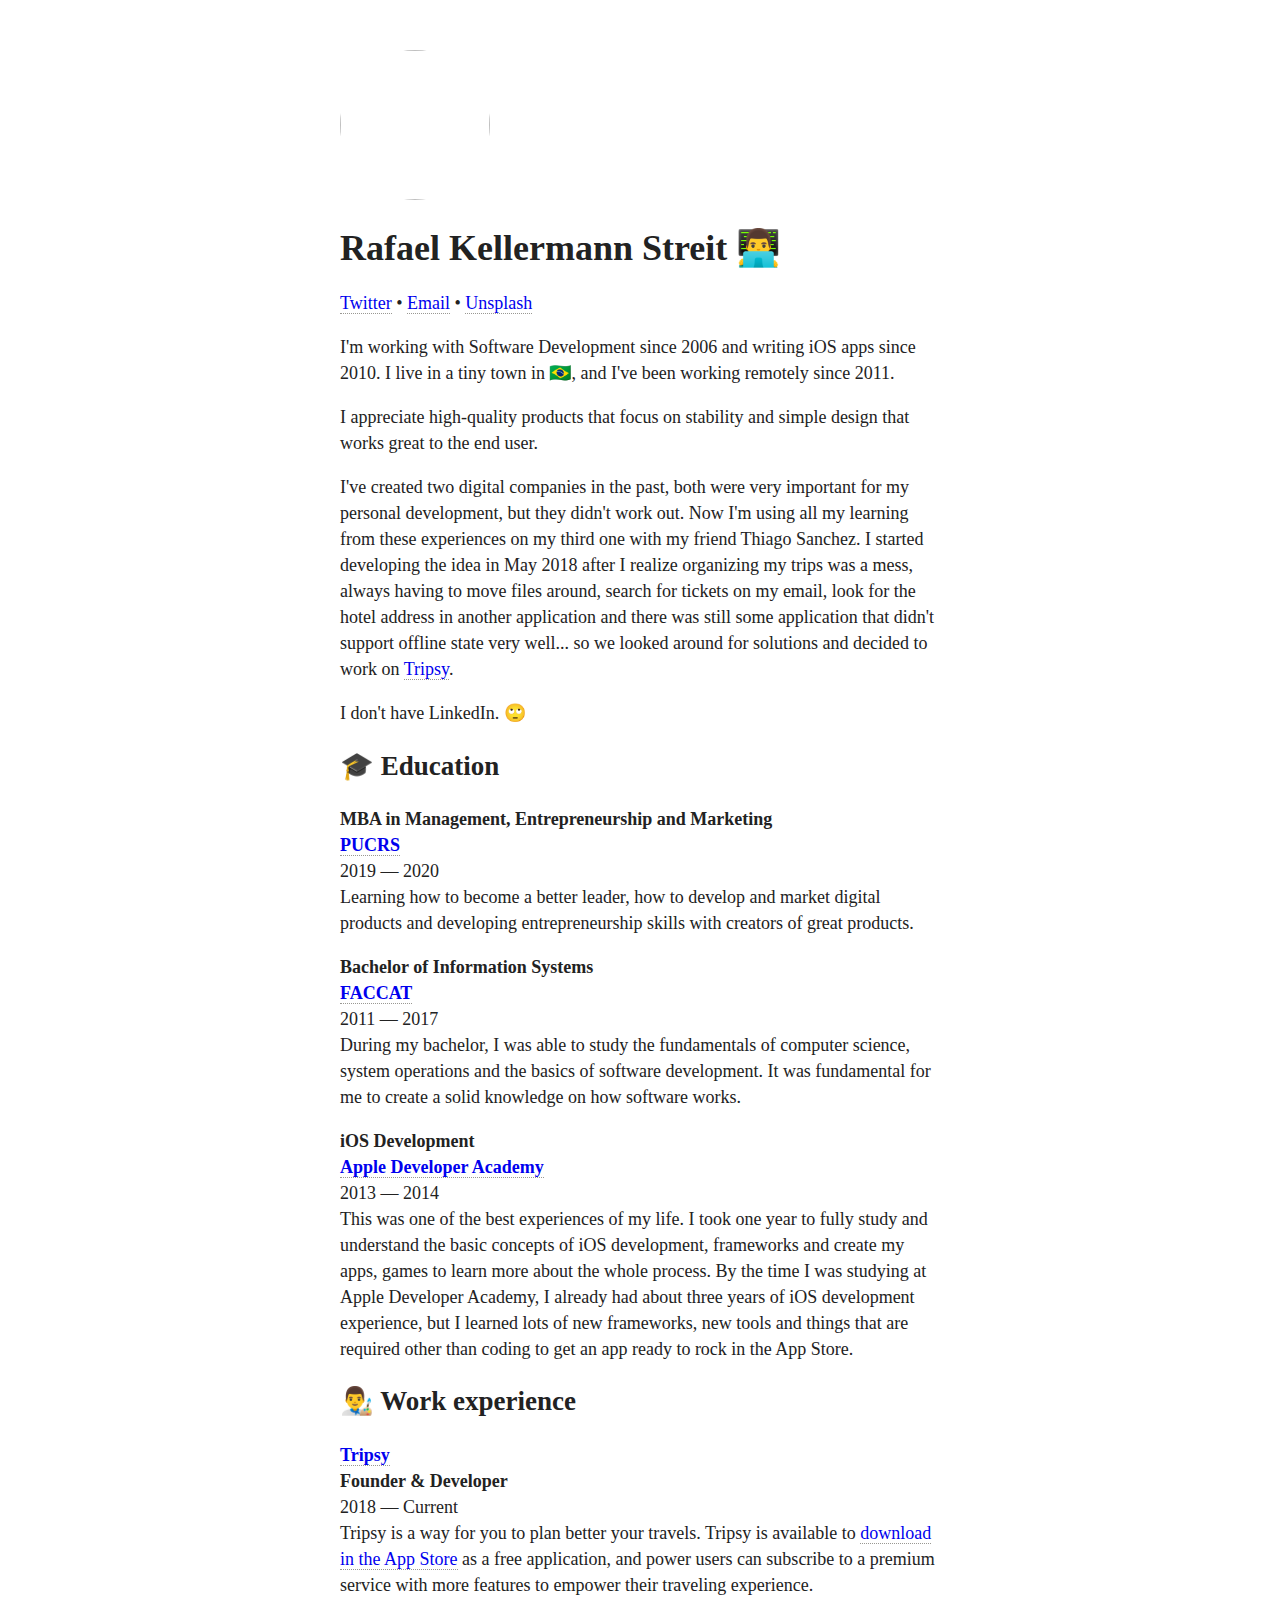
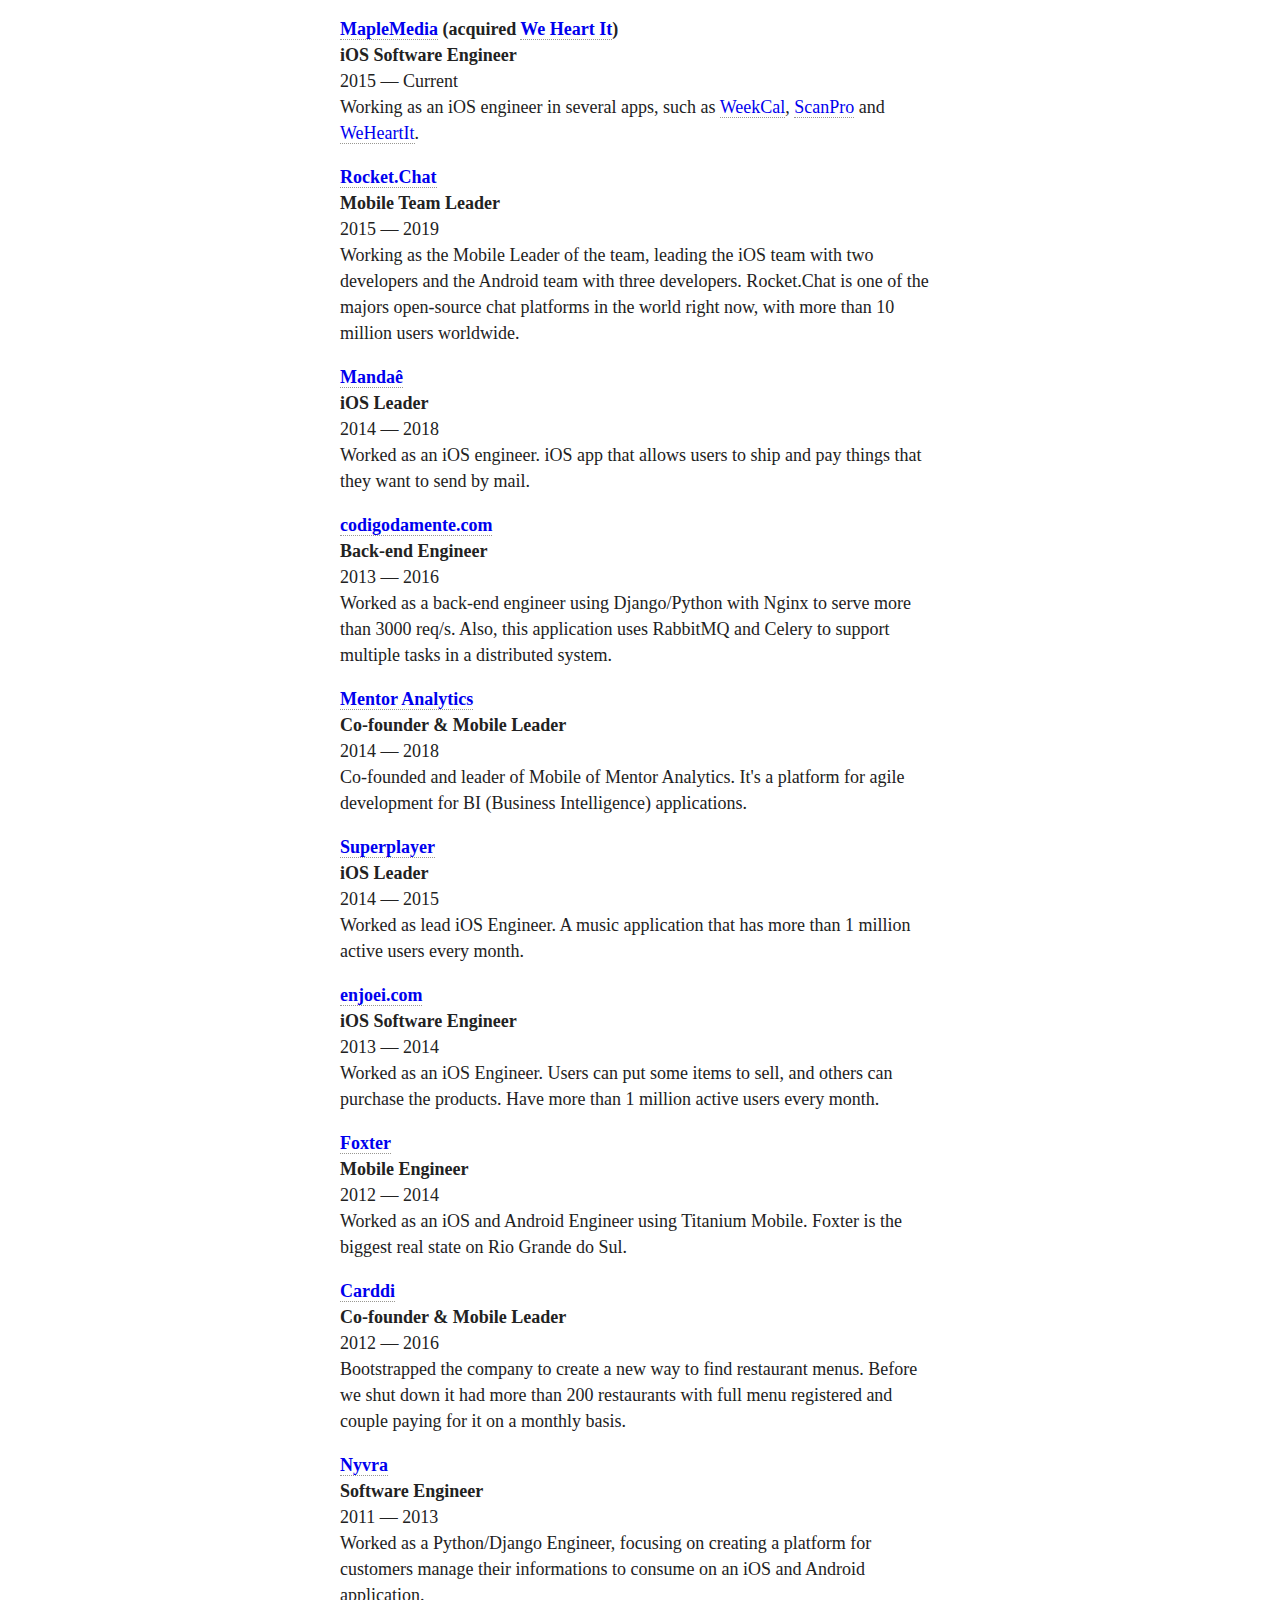
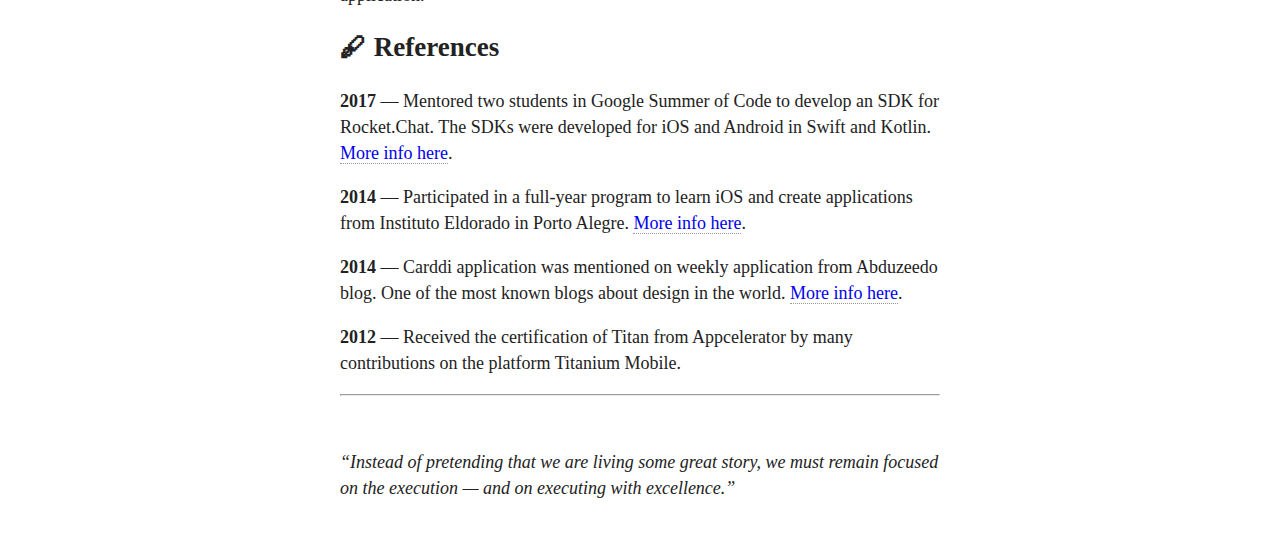
==== index.html @ 9a67153b "Updated WHI job to MapleMedia" ====
<!doctype html>
<html lang="en">
  <head>
    <meta charset="utf-8">

    <title>Rafael Kellermann Streit (@rafaelks)</title>

    <meta name="description" content="I'm working with Software Development since 2006 and writing iOS apps since 2010. I live in a tiny town in Brazil, and I've been working remotely since 2011.">
    <meta name="author" content="Rafael Kellermann Streit">

    <meta name="viewport" content="width=device-width, initial-scale=1">
    <meta name="p:domain_verify" content="5a53a96d324d8ca4b035c3c64129a697"/>

    <style>
      body {
        font-family: Georgia, Palatino, 'Palatino Linotype', Times, 'Times New Roman', serif;
        font-size: 18px;
        line-height: 26px;
        color: #222;
      }

      h1, h2 {
        line-height: 35px;
      }

      a {
        text-decoration: none;
        border-bottom: 1px dotted #999892;
      }

      @media (prefers-color-scheme: dark) {
        body {
          color: #ddd;
          background-color: #222;
        }

        a {
          color: #ffff00;
        }
      }

      .content {
        margin: 50px auto;
        max-width: 600px;
      }

      img {
        object-fit: cover;
        border-radius:50%;
        width: 150px;
        height: 150px;
      }
    </style>
  </head>
  <body>
    <div class="content">
      <img src="https://rafaelks.com/avatar.jpg" />

      <h1>Rafael Kellermann Streit 👨‍💻</h1>

      <p><a href="https://twitter.com/rafaelks" target="_blank">Twitter</a> • <a href="mailto:rafaelks@me.com">Email</a> • <a href="https://unsplash.com/@rafaelks" target="_blank">Unsplash</a></p>

      <p>I'm working with Software Development since 2006 and writing iOS apps since 2010. I live in a tiny town in 🇧🇷, and I've been working remotely since 2011.</p>

      <p>I appreciate high-quality products that focus on stability and simple design that works great to the end user.</p>

      <p>I've created two digital companies in the past, both were very important for my personal development, but they didn't work out. Now I'm using all my learning from these experiences on my third one with my friend Thiago Sanchez. I started developing the idea in May 2018 after I realize organizing my trips was a mess, always having to move files around, search for tickets on my email, look for the hotel address in another application and there was still some application that didn't support offline state very well... so we looked around for solutions and decided to work on <a target="_blank" href="https://tripsy.app">Tripsy</a>.</p>

      <p>I don't have LinkedIn. 🙄</p>

      <h2>🎓 Education</h2>
      
      <p>
        <b>MBA in Management, Entrepreneurship and Marketing</b>
        <br /><b><a href="http://www.pucrs.br" target="_blank">PUCRS</a></b>
        <br />2019 — 2020
        <br/ >Learning how to become a better leader, how to develop and market digital products and developing entrepreneurship skills with creators of great products.
      </p>        

      <p>
        <b>Bachelor of Information Systems</b>
        <br /><b><a href="https://www2.faccat.br/portal/" target="_blank">FACCAT</a></b>
        <br />2011 — 2017
        <br />During my bachelor, I was able to study the fundamentals of computer science, system operations and the basics of software development. It was fundamental for me to create a solid knowledge on how software works.
      </p>

      <p>
        <b>iOS Development</b>
        <br /><b><a href="http://www.bepid.com.br/poa/" target="_blank">Apple Developer Academy</a></b>
        <br />2013 — 2014
        <br />This was one of the best experiences of my life. I took one year to fully study and understand the basic concepts of iOS development, frameworks and create my apps, games to learn more about the whole process. By the time I was studying at Apple Developer Academy, I already had about three years of iOS development experience, but I learned lots of new frameworks, new tools and things that are required other than coding to get an app ready to rock in the App Store.
      </p>

      <h2>👨‍🎨 Work experience</h2>

      <p>
        <b><a href="https://tripsy.app" target="_blank">Tripsy</a></b>
        <br /><b>Founder & Developer</b>
        <br />2018 — Current
        <br />Tripsy is a way for you to plan better your travels. Tripsy is available to <a target="_blank" href="https://itunes.apple.com/app/tripsy/id1429967544?mt=8">download in the App Store</a> as a free application, and power users can subscribe to a premium service with more features to empower their traveling experience.
      </p>

      <p>
        <b><a href="https://maplemedia.io" target="_blank">MapleMedia</a> (acquired <a href="https://weheartit.com" target="_blank">We Heart It</a>)</b>
        <br /><b>iOS Software Engineer</b>
        <br />2015 — Current
        <br />Working as an iOS engineer in several apps, such as <a href="https://www.weekcal.com" target="_blank">WeekCal</a>, <a href="https://scanproapp.com" target="_blank">ScanPro</a> and <a href="https://weheartit.com" target="_blank">WeHeartIt</a>.
      </p>

      <p>
        <b><a href="https://rocket.chat" target="_blank">Rocket.Chat</a></b>
        <br /><b>Mobile Team Leader</b>
        <br />2015 — 2019
        <br />Working as the Mobile Leader of the team, leading the iOS team with two developers and the Android team with three developers. Rocket.Chat is one of the majors open-source chat platforms in the world right now, with more than 10 million users worldwide.
      </p>

      <p>
        <b><a href="https://www.mandae.com.br" target="_blank">Mandaê</a></b>
        <br /><b>iOS Leader</b>
        <br />2014 — 2018
        <br />Worked as an iOS engineer. iOS app that allows users to ship and pay things that they want to send by mail.
      </p>

      <p>
        <b><a href="https://codigodamente.com" target="_blank">codigodamente.com</a></b>
        <br /><b>Back-end Engineer</b>
        <br />2013 — 2016
        <br />Worked as a back-end engineer using Django/Python with Nginx to serve more than 3000 req/s. Also, this application uses RabbitMQ and Celery to support multiple tasks in a distributed system.
      </p>

      <p>
        <b><a href="http://mentoranalytics.com.br" target="_blank">Mentor Analytics</a></b>
        <br /><b>Co-founder & Mobile Leader</b>
        <br />2014 — 2018
        <br />Co-founded and leader of Mobile of Mentor Analytics. It's a platform for agile development for BI (Business Intelligence) applications.
      </p>

      <p>
        <b><a href="https://www.superplayer.fm/player" target="_blank">Superplayer</a></b>
        <br /><b>iOS Leader</b>
        <br />2014 — 2015
        <br />Worked as lead iOS Engineer. A music application that has more than 1 million active users every month.
      </p>

      <p>
        <b><a href="https://www.enjoei.com.br" target="_blank">enjoei.com</a></b>
        <br /><b>iOS Software Engineer</b>
        <br />2013 — 2014
        <br />Worked as an iOS Engineer. Users can put some items to sell, and others can purchase the products. Have more than 1 million active users every month.
      </p>

      <p>
        <b><a href="https://www.foxterciaimobiliaria.com.br" target="_blank">Foxter</a></b>
        <br /><b>Mobile Engineer</b>
        <br />2012 — 2014
        <br />Worked as an iOS and Android Engineer using Titanium Mobile. Foxter is the biggest real state on Rio Grande do Sul.
      </p>

      <p>
        <b><a href="https://vimeo.com/311633690" target="_blank">Carddi</a></b>
        <br /><b>Co-founder & Mobile Leader</b>
        <br />2012 — 2016
        <br />Bootstrapped the company to create a new way to find restaurant menus. Before we shut down it had more than 200 restaurants with full menu registered and couple paying for it on a monthly basis.
      </p>

      <p>
        <b><a href="https://www.nyvra.net" target="_blank">Nyvra</a></b>
        <br /><b>Software Engineer</b>
        <br />2011 — 2013
        <br />Worked as a Python/Django Engineer, focusing on creating a platform for customers manage their informations to consume on an iOS and Android application.
      </p>

      <h2>🖋 References</h2>

      <p><b>2017</b> — Mentored two students in Google Summer of Code to develop an SDK for Rocket.Chat. The SDKs were developed for iOS and Android in Swift and Kotlin. <a href="https://summerofcode.withgoogle.com/organizations/6368590472151040/#5813544516845568" target="_blank">More info here</a>.</p>

      <p><b>2014</b> — Participated in a full-year program to learn iOS and create applications from Instituto Eldorado in Porto Alegre. <a href="https://www.bepid.com.br/poa/Pages/Default.aspx" target="_blank">More info here</a>.

      <p><b>2014</b> — Carddi application was mentioned on weekly application from Abduzeedo blog. One of the most known blogs about design in the world. <a href="https://abduzeedo.com/weekly-apps-firm-transmit-manual-and-more" target="_blank">More info here</a>.

      <p><b>2012</b> — Received the certification of Titan from Appcelerator by many contributions on the platform Titanium Mobile.

      <br/ >
      <hr />
      <br/ >

      <p><i>“Instead of pretending that we are living some great story, we must remain focused on the execution — and on executing with excellence.”</i></p>
    </div>
  </body>
</html>
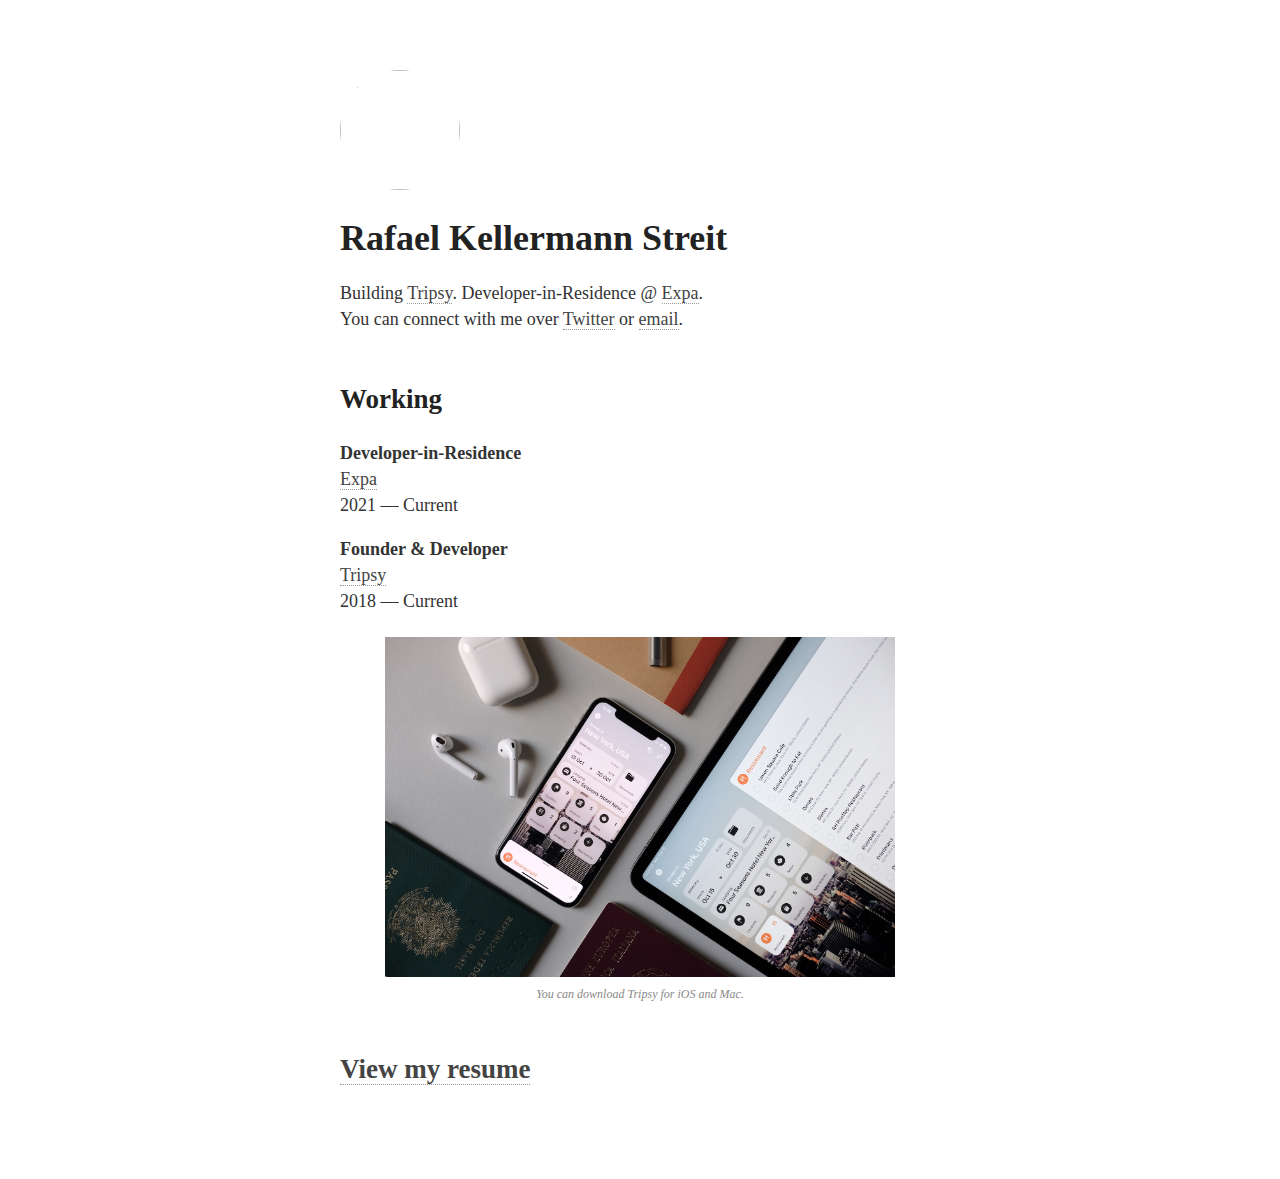
==== commit 1fea20ea: "Update my profile + resume & presentation" ====
--- a/index.html
+++ b/index.html
@@ -5,186 +5,43 @@
 
     <title>Rafael Kellermann Streit (@rafaelks)</title>
 
-    <meta name="description" content="I'm working with Software Development since 2006 and writing iOS apps since 2010. I live in a tiny town in Brazil, and I've been working remotely since 2011.">
+    <meta name="viewport" content="width=device-width, initial-scale=1">
+    <meta name="p:domain_verify" content="5a53a96d324d8ca4b035c3c64129a697"/>
     <meta name="author" content="Rafael Kellermann Streit">
 
-    <meta name="viewport" content="width=device-width, initial-scale=1">
-    <meta name="p:domain_verify" content="5a53a96d324d8ca4b035c3c64129a697"/>
-
-    <style>
-      body {
-        font-family: Georgia, Palatino, 'Palatino Linotype', Times, 'Times New Roman', serif;
-        font-size: 18px;
-        line-height: 26px;
-        color: #222;
-      }
-
-      h1, h2 {
-        line-height: 35px;
-      }
-
-      a {
-        text-decoration: none;
-        border-bottom: 1px dotted #999892;
-      }
-
-      @media (prefers-color-scheme: dark) {
-        body {
-          color: #ddd;
-          background-color: #222;
-        }
-
-        a {
-          color: #ffff00;
-        }
-      }
-
-      .content {
-        margin: 50px auto;
-        max-width: 600px;
-      }
-
-      img {
-        object-fit: cover;
-        border-radius:50%;
-        width: 150px;
-        height: 150px;
-      }
-    </style>
+    <link href="css/style.css" rel="stylesheet">
   </head>
   <body>
     <div class="content">
-      <img src="https://rafaelks.com/avatar.jpg" />
+      <img id="avatar" src="https://rafaelks.com/avatar.jpg" />
 
-      <h1>Rafael Kellermann Streit 👨‍💻</h1>
+        <h1>Rafael Kellermann Streit</h1>
 
-      <p><a href="https://twitter.com/rafaelks" target="_blank">Twitter</a> • <a href="mailto:rafaelks@me.com">Email</a> • <a href="https://unsplash.com/@rafaelks" target="_blank">Unsplash</a></p>
+        <p>
+          Building <a href="https://tripsy.app" target="_blank">Tripsy</a>. Developer-in-Residence @ <a href="https://expa.com" target="_blank">Expa</a>.<br />
+          You can connect with me over <a href="https://twitter.com/rafaelks">Twitter</a> or <a href="mailto:rafaelks@me.com">email</a>.
+        </p>
 
-      <p>I'm working with Software Development since 2006 and writing iOS apps since 2010. I live in a tiny town in 🇧🇷, and I've been working remotely since 2011.</p>
+       <h2>Working</h2>
 
-      <p>I appreciate high-quality products that focus on stability and simple design that works great to the end user.</p>
+       <p>
+          <b>Developer-in-Residence</b>
+          <br /><a href="https://expa.com" target="_blank">Expa</a>
+          <br />2021 — Current
+       </p>
 
-      <p>I've created two digital companies in the past, both were very important for my personal development, but they didn't work out. Now I'm using all my learning from these experiences on my third one with my friend Thiago Sanchez. I started developing the idea in May 2018 after I realize organizing my trips was a mess, always having to move files around, search for tickets on my email, look for the hotel address in another application and there was still some application that didn't support offline state very well... so we looked around for solutions and decided to work on <a target="_blank" href="https://tripsy.app">Tripsy</a>.</p>
+       <p>
+          <b>Founder & Developer</b>
+          <br /><a href="https://tripsy.app" target="_blank">Tripsy</a>
+          <br />2018 — Current
 
-      <p>I don't have LinkedIn. 🙄</p>
+          <div class="content-image">
+            <img src="img/tripsy/composition.jpg" /><br />
+            <span class="image-info">You can download Tripsy for iOS and Mac.</span>
+          </div>
+       </p>
 
-      <h2>🎓 Education</h2>
-      
-      <p>
-        <b>MBA in Management, Entrepreneurship and Marketing</b>
-        <br /><b><a href="http://www.pucrs.br" target="_blank">PUCRS</a></b>
-        <br />2019 — 2020
-        <br/ >Learning how to become a better leader, how to develop and market digital products and developing entrepreneurship skills with creators of great products.
-      </p>        
-
-      <p>
-        <b>Bachelor of Information Systems</b>
-        <br /><b><a href="https://www2.faccat.br/portal/" target="_blank">FACCAT</a></b>
-        <br />2011 — 2017
-        <br />During my bachelor, I was able to study the fundamentals of computer science, system operations and the basics of software development. It was fundamental for me to create a solid knowledge on how software works.
-      </p>
-
-      <p>
-        <b>iOS Development</b>
-        <br /><b><a href="http://www.bepid.com.br/poa/" target="_blank">Apple Developer Academy</a></b>
-        <br />2013 — 2014
-        <br />This was one of the best experiences of my life. I took one year to fully study and understand the basic concepts of iOS development, frameworks and create my apps, games to learn more about the whole process. By the time I was studying at Apple Developer Academy, I already had about three years of iOS development experience, but I learned lots of new frameworks, new tools and things that are required other than coding to get an app ready to rock in the App Store.
-      </p>
-
-      <h2>👨‍🎨 Work experience</h2>
-
-      <p>
-        <b><a href="https://tripsy.app" target="_blank">Tripsy</a></b>
-        <br /><b>Founder & Developer</b>
-        <br />2018 — Current
-        <br />Tripsy is a way for you to plan better your travels. Tripsy is available to <a target="_blank" href="https://itunes.apple.com/app/tripsy/id1429967544?mt=8">download in the App Store</a> as a free application, and power users can subscribe to a premium service with more features to empower their traveling experience.
-      </p>
-
-      <p>
-        <b><a href="https://maplemedia.io" target="_blank">MapleMedia</a> (acquired <a href="https://weheartit.com" target="_blank">We Heart It</a>)</b>
-        <br /><b>iOS Software Engineer</b>
-        <br />2015 — Current
-        <br />Working as an iOS engineer in several apps, such as <a href="https://www.weekcal.com" target="_blank">WeekCal</a>, <a href="https://scanproapp.com" target="_blank">ScanPro</a> and <a href="https://weheartit.com" target="_blank">WeHeartIt</a>.
-      </p>
-
-      <p>
-        <b><a href="https://rocket.chat" target="_blank">Rocket.Chat</a></b>
-        <br /><b>Mobile Team Leader</b>
-        <br />2015 — 2019
-        <br />Working as the Mobile Leader of the team, leading the iOS team with two developers and the Android team with three developers. Rocket.Chat is one of the majors open-source chat platforms in the world right now, with more than 10 million users worldwide.
-      </p>
-
-      <p>
-        <b><a href="https://www.mandae.com.br" target="_blank">Mandaê</a></b>
-        <br /><b>iOS Leader</b>
-        <br />2014 — 2018
-        <br />Worked as an iOS engineer. iOS app that allows users to ship and pay things that they want to send by mail.
-      </p>
-
-      <p>
-        <b><a href="https://codigodamente.com" target="_blank">codigodamente.com</a></b>
-        <br /><b>Back-end Engineer</b>
-        <br />2013 — 2016
-        <br />Worked as a back-end engineer using Django/Python with Nginx to serve more than 3000 req/s. Also, this application uses RabbitMQ and Celery to support multiple tasks in a distributed system.
-      </p>
-
-      <p>
-        <b><a href="http://mentoranalytics.com.br" target="_blank">Mentor Analytics</a></b>
-        <br /><b>Co-founder & Mobile Leader</b>
-        <br />2014 — 2018
-        <br />Co-founded and leader of Mobile of Mentor Analytics. It's a platform for agile development for BI (Business Intelligence) applications.
-      </p>
-
-      <p>
-        <b><a href="https://www.superplayer.fm/player" target="_blank">Superplayer</a></b>
-        <br /><b>iOS Leader</b>
-        <br />2014 — 2015
-        <br />Worked as lead iOS Engineer. A music application that has more than 1 million active users every month.
-      </p>
-
-      <p>
-        <b><a href="https://www.enjoei.com.br" target="_blank">enjoei.com</a></b>
-        <br /><b>iOS Software Engineer</b>
-        <br />2013 — 2014
-        <br />Worked as an iOS Engineer. Users can put some items to sell, and others can purchase the products. Have more than 1 million active users every month.
-      </p>
-
-      <p>
-        <b><a href="https://www.foxterciaimobiliaria.com.br" target="_blank">Foxter</a></b>
-        <br /><b>Mobile Engineer</b>
-        <br />2012 — 2014
-        <br />Worked as an iOS and Android Engineer using Titanium Mobile. Foxter is the biggest real state on Rio Grande do Sul.
-      </p>
-
-      <p>
-        <b><a href="https://vimeo.com/311633690" target="_blank">Carddi</a></b>
-        <br /><b>Co-founder & Mobile Leader</b>
-        <br />2012 — 2016
-        <br />Bootstrapped the company to create a new way to find restaurant menus. Before we shut down it had more than 200 restaurants with full menu registered and couple paying for it on a monthly basis.
-      </p>
-
-      <p>
-        <b><a href="https://www.nyvra.net" target="_blank">Nyvra</a></b>
-        <br /><b>Software Engineer</b>
-        <br />2011 — 2013
-        <br />Worked as a Python/Django Engineer, focusing on creating a platform for customers manage their informations to consume on an iOS and Android application.
-      </p>
-
-      <h2>🖋 References</h2>
-
-      <p><b>2017</b> — Mentored two students in Google Summer of Code to develop an SDK for Rocket.Chat. The SDKs were developed for iOS and Android in Swift and Kotlin. <a href="https://summerofcode.withgoogle.com/organizations/6368590472151040/#5813544516845568" target="_blank">More info here</a>.</p>
-
-      <p><b>2014</b> — Participated in a full-year program to learn iOS and create applications from Instituto Eldorado in Porto Alegre. <a href="https://www.bepid.com.br/poa/Pages/Default.aspx" target="_blank">More info here</a>.
-
-      <p><b>2014</b> — Carddi application was mentioned on weekly application from Abduzeedo blog. One of the most known blogs about design in the world. <a href="https://abduzeedo.com/weekly-apps-firm-transmit-manual-and-more" target="_blank">More info here</a>.
-
-      <p><b>2012</b> — Received the certification of Titan from Appcelerator by many contributions on the platform Titanium Mobile.
-
-      <br/ >
-      <hr />
-      <br/ >
-
-      <p><i>“Instead of pretending that we are living some great story, we must remain focused on the execution — and on executing with excellence.”</i></p>
+       <h2><a href="resume.html">View my resume</a></h2>
     </div>
   </body>
 </html>
--- a/css/style.css
+++ b/css/style.css
@@ -0,0 +1,82 @@
+body {
+  font-family: Georgia, Palatino, 'Palatino Linotype', Times, 'Times New Roman', serif;
+  font-size: 18px;
+  line-height: 26px;
+  color: #333;
+}
+
+h1, h2 {
+  line-height: 35px;
+  color: #222;
+}
+
+h2 {
+  margin-top: 50px;
+}
+
+a {
+  color: #444;
+  text-decoration: none;
+  border-bottom: 1px dotted #999;
+}
+
+a:hover {
+  color: #888;
+}
+
+@media (prefers-color-scheme: dark) {
+  body {
+    color: #ddd;
+    background-color: #222;
+  }
+
+  h1, h2 {
+    line-height: 35px;
+    color: #eee;
+  }
+
+  a {
+    color: #ffff00;
+  }
+}
+
+.content {
+  margin: 50px auto;
+  padding: 20px;
+  max-width: 600px;
+}
+
+.content-comment {
+  margin: 15px auto;
+  max-width: 85%;
+  font-size:  13px;
+  line-height: 16px;
+  font-style: italic;
+}
+
+.content-image {
+  margin: 0px auto;
+  max-width: 85%;
+  font-size:  13px;
+  line-height: 16px;
+  text-align: center;
+  font-style: italic;
+}
+
+.content-image img {
+  max-width: 100%;
+  margin: 5px auto;
+}
+
+#avatar {
+  object-fit: cover;
+  border-radius:50%;
+  width: 120px;
+  height: 120px;
+}
+
+.image-info {
+  text-align: center;
+  font-size: 12px; 
+  color: #888;
+}
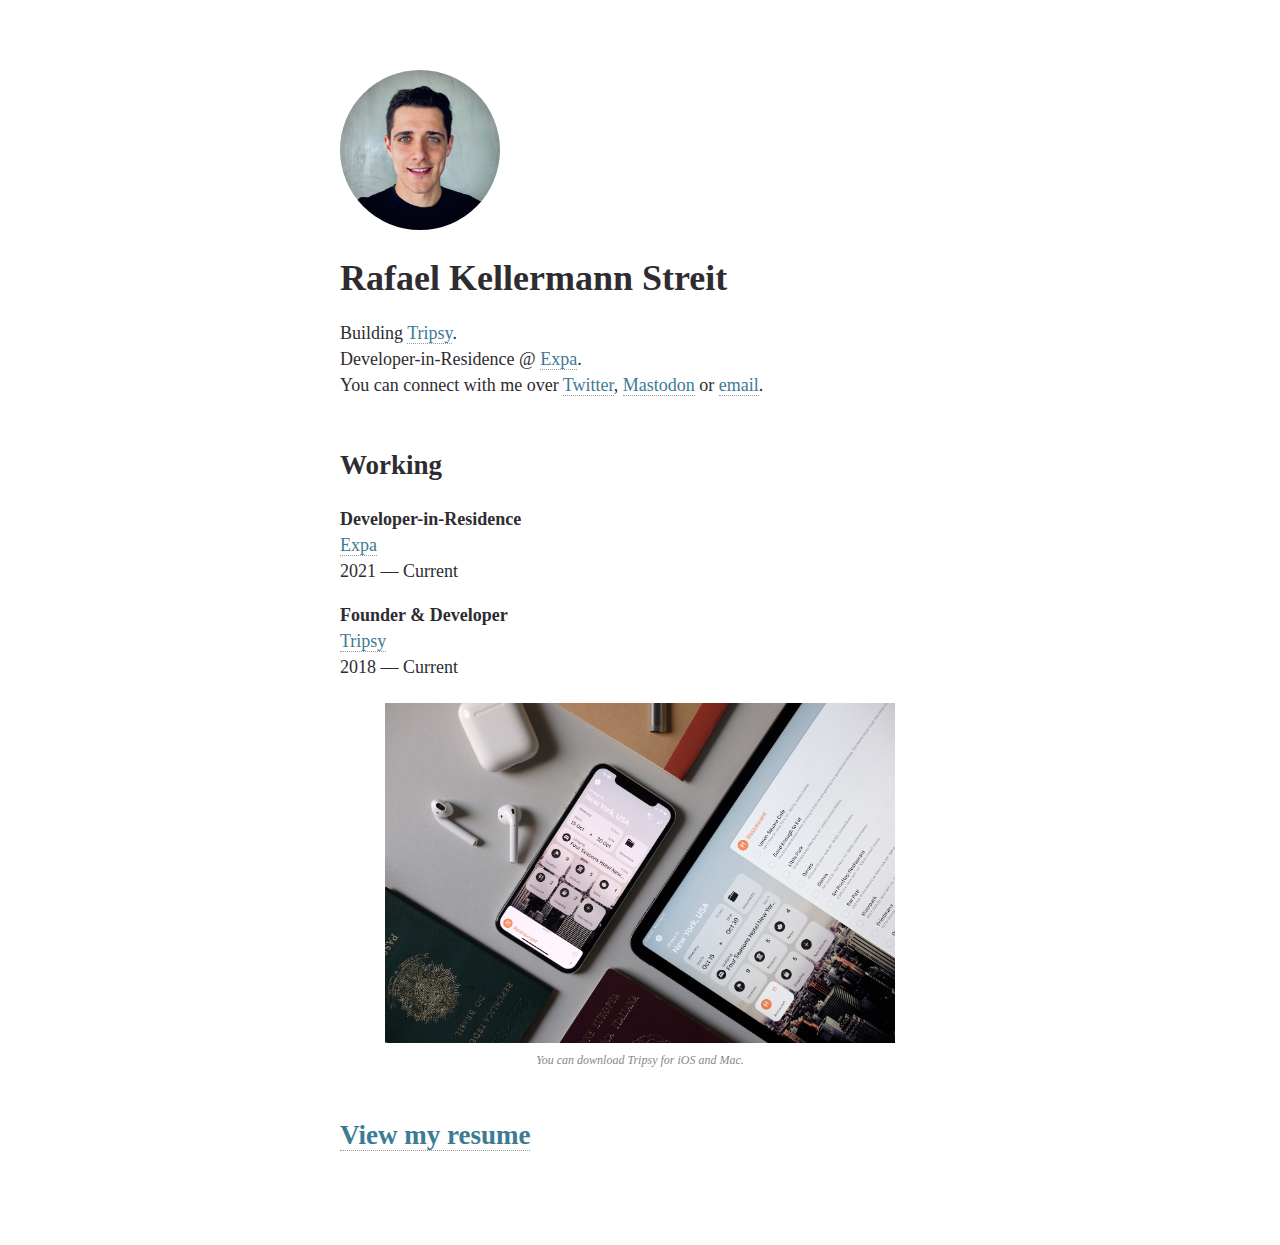
==== commit 66041216: "Add Mastodon link" ====
--- a/index.html
+++ b/index.html
@@ -13,35 +13,36 @@
   </head>
   <body>
     <div class="content">
-      <img id="avatar" src="https://rafaelks.com/avatar.jpg" />
+      <img id="avatar" src="avatar.jpg" />
 
-        <h1>Rafael Kellermann Streit</h1>
+      <h1>Rafael Kellermann Streit</h1>
 
-        <p>
-          Building <a href="https://tripsy.app" target="_blank">Tripsy</a>. Developer-in-Residence @ <a href="https://expa.com" target="_blank">Expa</a>.<br />
-          You can connect with me over <a href="https://twitter.com/rafaelks">Twitter</a> or <a href="mailto:rafaelks@me.com">email</a>.
-        </p>
+      <p>
+        Building <a href="https://tripsy.app" target="_blank">Tripsy</a>.<br />
+        Developer-in-Residence @ <a href="https://expa.com" target="_blank">Expa</a>.<br />
+        You can connect with me over <a href="https://twitter.com/rafaelks">Twitter</a>, <a rel="me" href="https://c.im/@rafaelks">Mastodon</a> or <a href="mailto:rafaelks@me.com">email</a>.
+      </p>
 
-       <h2>Working</h2>
+      <h2>Working</h2>
 
-       <p>
-          <b>Developer-in-Residence</b>
-          <br /><a href="https://expa.com" target="_blank">Expa</a>
-          <br />2021 — Current
-       </p>
+      <p>
+        <b>Developer-in-Residence</b>
+        <br /><a href="https://expa.com" target="_blank">Expa</a>
+        <br />2021 — Current
+      </p>
 
-       <p>
-          <b>Founder & Developer</b>
-          <br /><a href="https://tripsy.app" target="_blank">Tripsy</a>
-          <br />2018 — Current
+      <p>
+        <b>Founder & Developer</b>
+        <br /><a href="https://tripsy.app" target="_blank">Tripsy</a>
+        <br />2018 — Current
 
-          <div class="content-image">
-            <img src="img/tripsy/composition.jpg" /><br />
-            <span class="image-info">You can download Tripsy for iOS and Mac.</span>
-          </div>
-       </p>
+        <div class="content-image">
+          <img src="img/tripsy/composition.jpg" /><br />
+          <span class="image-info">You can download Tripsy for iOS and Mac.</span>
+        </div>
+      </p>
 
-       <h2><a href="resume.html">View my resume</a></h2>
+      <h2><a href="resume.html">View my resume</a></h2>
     </div>
   </body>
 </html>
--- a/css/style.css
+++ b/css/style.css
@@ -2,12 +2,12 @@
   font-family: Georgia, Palatino, 'Palatino Linotype', Times, 'Times New Roman', serif;
   font-size: 18px;
   line-height: 26px;
-  color: #333;
+  color: #2e2c31;
 }
 
 h1, h2 {
   line-height: 35px;
-  color: #222;
+  color: #2e2c31;
 }
 
 h2 {
@@ -15,29 +15,13 @@
 }
 
 a {
-  color: #444;
+  color: #3c7b94;
   text-decoration: none;
   border-bottom: 1px dotted #999;
 }
 
 a:hover {
-  color: #888;
-}
-
-@media (prefers-color-scheme: dark) {
-  body {
-    color: #ddd;
-    background-color: #222;
-  }
-
-  h1, h2 {
-    line-height: 35px;
-    color: #eee;
-  }
-
-  a {
-    color: #ffff00;
-  }
+  color: #445765;
 }
 
 .content {
@@ -71,8 +55,8 @@
 #avatar {
   object-fit: cover;
   border-radius:50%;
-  width: 120px;
-  height: 120px;
+  width: 160px;
+  height: 160px;
 }
 
 .image-info {
@@ -80,3 +64,31 @@
   font-size: 12px; 
   color: #888;
 }
+
+
+@media screen and (max-width: 500px) {
+  body {
+    font-size: 16px;
+    line-height: 24px;
+  }
+
+  .content-image {
+    max-width: 100%;
+  }
+}
+
+@media (prefers-color-scheme: dark) {
+  body {
+    color: #ddd;
+    background-color: #222;
+  }
+
+  h1, h2 {
+    line-height: 35px;
+    color: #eee;
+  }
+
+  a {
+    color: #ffff00;
+  }
+}
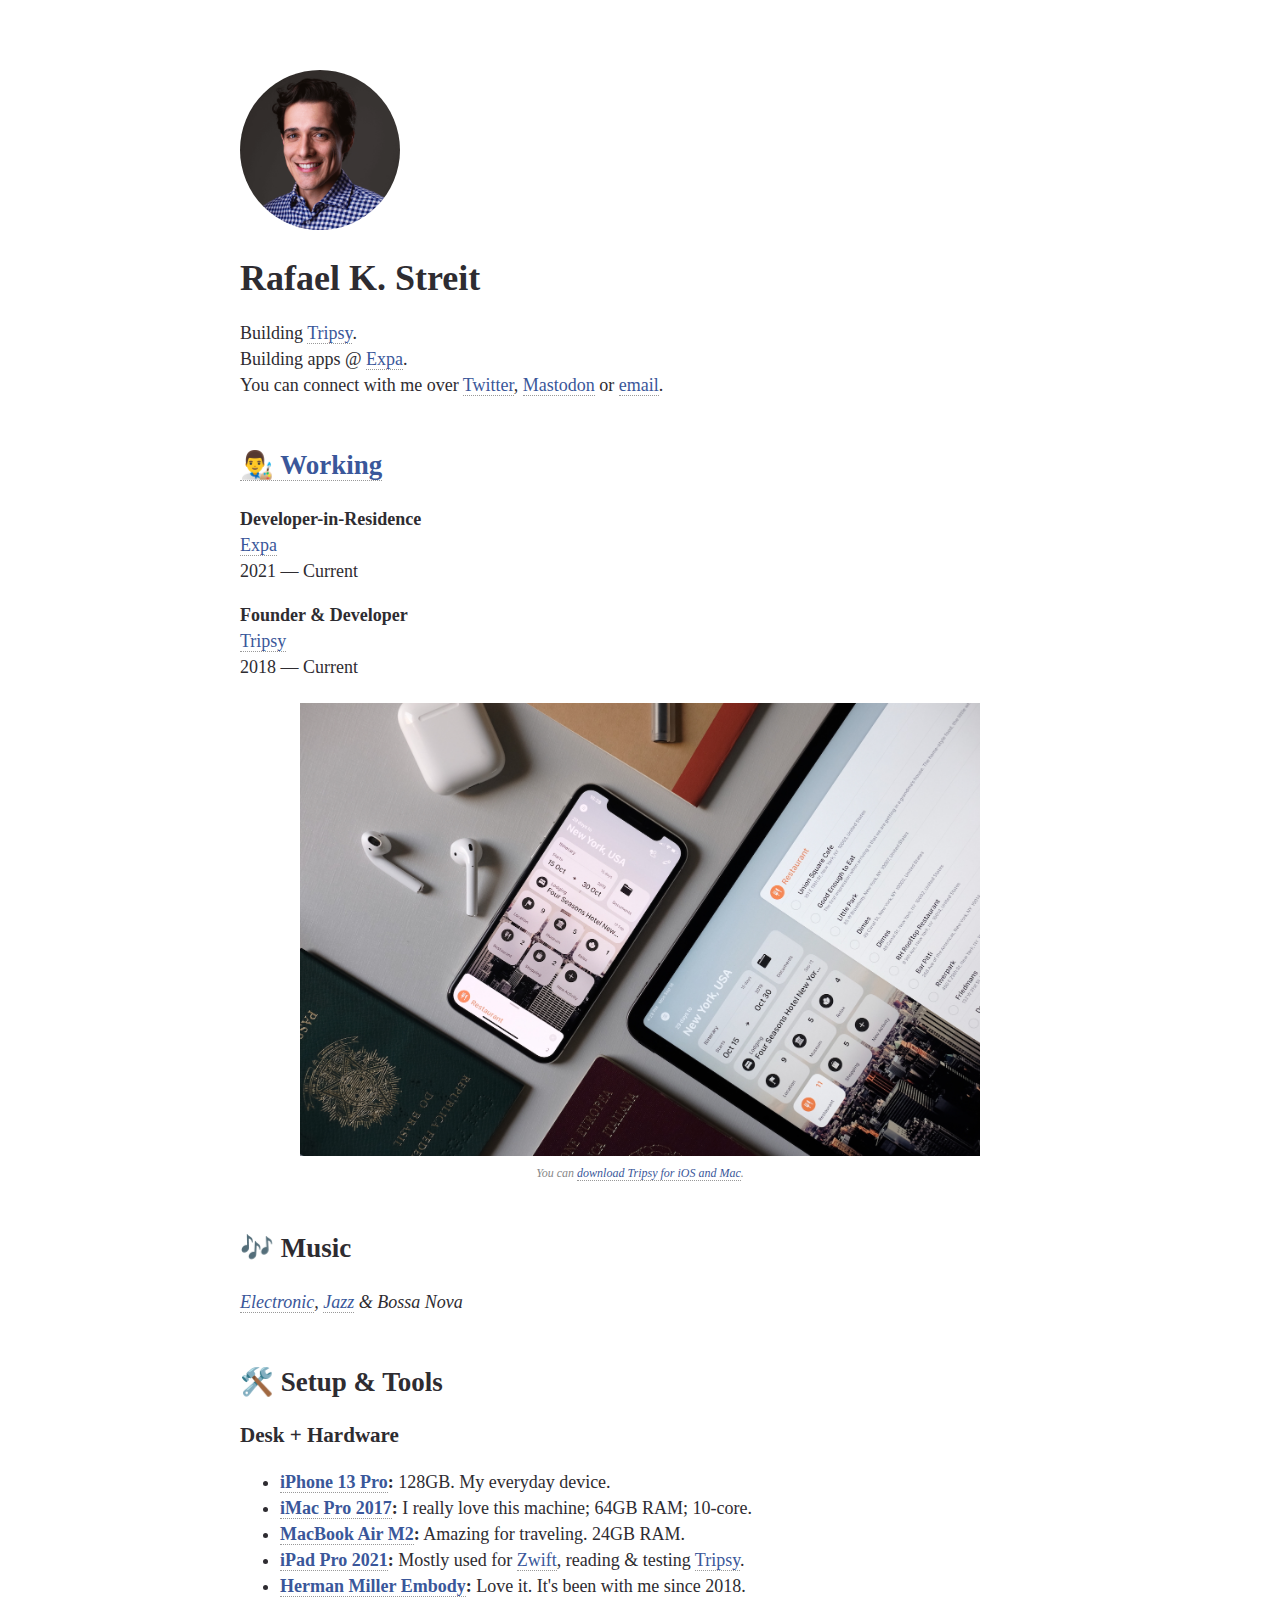
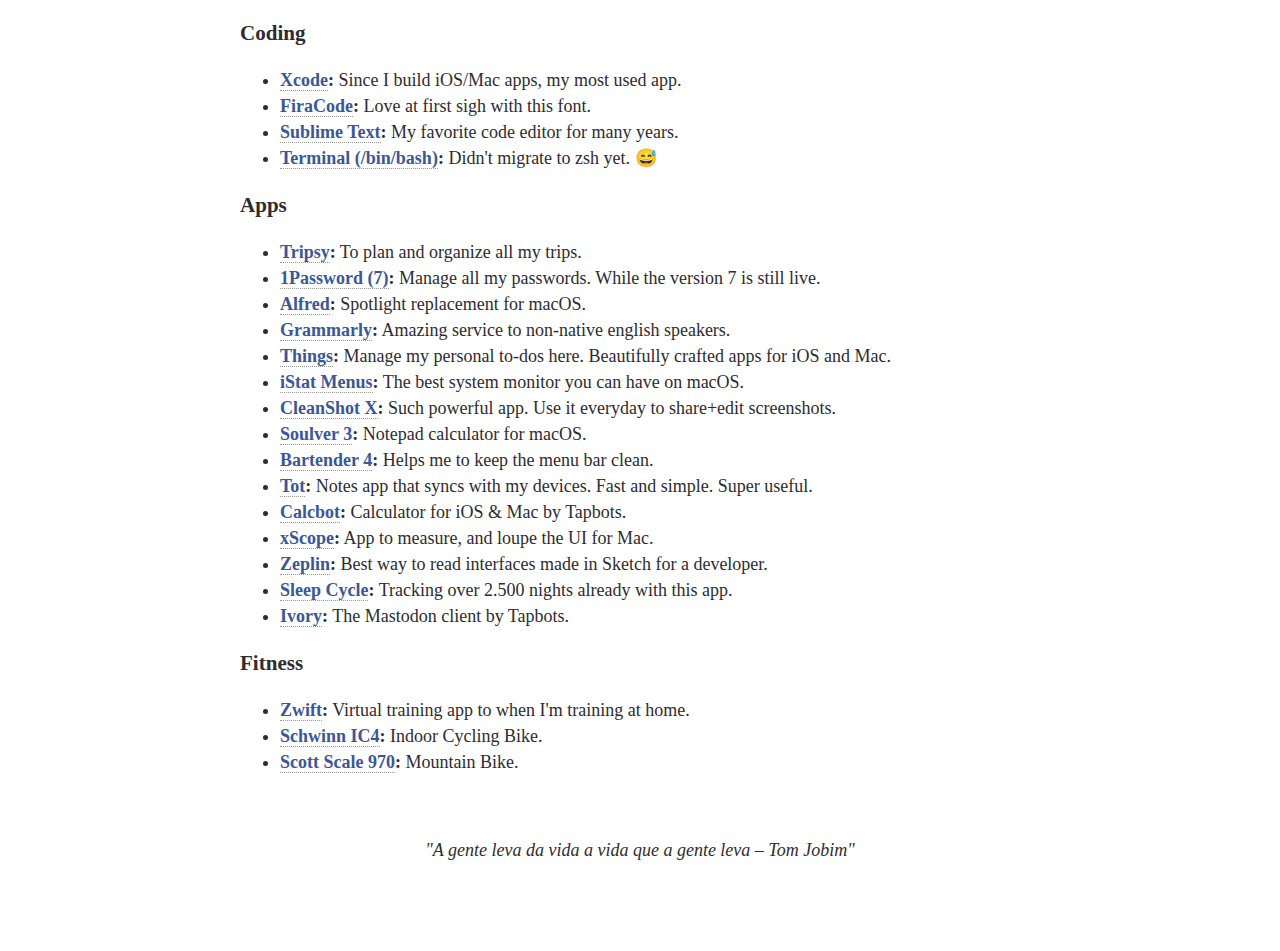
==== commit 35ca1cbd: "Minor updates" ====
--- a/index.html
+++ b/index.html
@@ -3,7 +3,7 @@
   <head>
     <meta charset="utf-8">
 
-    <title>Rafael Kellermann Streit (@rafaelks)</title>
+    <title>Rafael K. Streit (@rafaelks)</title>
 
     <meta name="viewport" content="width=device-width, initial-scale=1">
     <meta name="p:domain_verify" content="5a53a96d324d8ca4b035c3c64129a697"/>
@@ -15,15 +15,15 @@
     <div class="content">
       <img id="avatar" src="avatar.jpg" />
 
-      <h1>Rafael Kellermann Streit</h1>
+      <h1>Rafael K. Streit</h1>
 
       <p>
         Building <a href="https://tripsy.app" target="_blank">Tripsy</a>.<br />
-        Developer-in-Residence @ <a href="https://expa.com" target="_blank">Expa</a>.<br />
-        You can connect with me over <a href="https://twitter.com/rafaelks">Twitter</a>, <a rel="me" href="https://c.im/@rafaelks">Mastodon</a> or <a href="mailto:rafaelks@me.com">email</a>.
+        Building apps @ <a href="https://expa.com" target="_blank">Expa</a>.<br />
+        You can connect with me over <a href="https://twitter.com/rafaelks">Twitter</a>, <a rel="me" href="https://mastodon.social/@rafaelks">Mastodon</a> or <a href="mailto:rafaelks@me.com">email</a>.
       </p>
 
-      <h2>Working</h2>
+      <h2 id="working"><a href="resume.html">👨‍🎨 Working</a></h2>
 
       <p>
         <b>Developer-in-Residence</b>
@@ -38,11 +38,61 @@
 
         <div class="content-image">
           <img src="img/tripsy/composition.jpg" /><br />
-          <span class="image-info">You can download Tripsy for iOS and Mac.</span>
+          <span class="image-info">You can <a href="https://tripsy.app/download">download Tripsy for iOS and Mac</a>.</span>
         </div>
       </p>
 
-      <h2><a href="resume.html">View my resume</a></h2>
+      <h2 id="music">🎶 Music</h2>
+
+      <p><i><a href="https://music.apple.com/br/playlist/do-not-disturb/pl.u-WMeZSv92kpM?l=en" target="_blank">Electronic</a>, <a href="https://music.apple.com/br/playlist/introspective/pl.u-2xGqtLA7bzP?l=en" target="_blank">Jazz</a> & Bossa Nova</i></p>
+
+      <h2 id="setup">🛠️ Setup & Tools</h2>
+
+      <h3>Desk + Hardware</h3>
+      <ul>
+        <li><b><a target="_blank" href="https://www.apple.com/iphone/">iPhone 13 Pro</a>:</b> 128GB. My everyday device.</li>
+        <li><b><a target="_blank" href="https://support.apple.com/kb/SP771?viewlocale=en_US">iMac Pro 2017</a>:</b> I really love this machine; 64GB RAM; 10-core.</li>
+        <li><b><a target="_blank" href="https://www.apple.com/macbook-air-m2/">MacBook Air M2</a>:</b> Amazing for traveling. 24GB RAM.</li>
+        <li><b><a target="_blank" href="https://www.apple.com/ipad-pro/">iPad Pro 2021</a>:</b> Mostly used for <a target="_blank" href="https://us.zwift.com">Zwift</a>, reading & testing <a href="https://tripsy.app" target="_blank">Tripsy</a>.</li>
+        <li><b><a target="_blank" href="https://www.hermanmiller.com/en_afr/products/seating/office-chairs/embody-chairs/">Herman Miller Embody</a>:</b> Love it. It's been with me since 2018.
+      </ul>
+
+      <h3>Coding</h3>
+      <ul>
+        <li><b><a target="_blank" href="https://developer.apple.com/xcode/">Xcode</a>:</b> Since I build iOS/Mac apps, my most used app.</li>
+        <li><b><a target="_blank" href="https://github.com/tonsky/FiraCode">FiraCode</a>:</b> Love at first sigh with this font.</li>
+        <li><b><a target="_blank" href="https://www.sublimetext.com">Sublime Text</a>:</b> My favorite code editor for many years.</li>
+        <li><b><a target="_blank" href="https://en.wikipedia.org/wiki/Bash">Terminal (/bin/bash)</a>:</b> Didn't migrate to zsh yet. 😅</li>
+      </ul>
+
+      <h3>Apps</h3>
+      <ul>
+        <li><b><a target="_blank" href="https://tripsy.app">Tripsy</a>:</b> To plan and organize all my trips.</li>
+        <li><b><a target="_blank" href="https://1password.com/">1Password (7)</a>:</b> Manage all my passwords. While the version 7 is still live.</li>
+        <li><b><a target="_blank" href="https://alfredapp.com/">Alfred</a>:</b> Spotlight replacement for macOS.</li>
+        <li><b><a target="_blank" href="https://grammarly.com/">Grammarly</a>:</b> Amazing service to non-native english speakers.</li>
+        <li><b><a target="_blank" href="https://culturedcode.com/things/">Things</a>:</b> Manage my personal to-dos here. Beautifully crafted apps for iOS and Mac.</li>
+        <li><b><a target="_blank" href="https://bjango.com/mac/istatmenus/">iStat Menus</a>:</b> The best system monitor you can have on macOS.</li>
+        <li><b><a target="_blank" href="https://cleanshot.com/">CleanShot X</a>:</b> Such powerful app. Use it everyday to share+edit screenshots.</li>
+        <li><b><a target="_blank" href="https://soulver.app">Soulver 3</a>:</b> Notepad calculator for macOS.</li>
+        <li><b><a target="_blank" href="https://www.macbartender.com/Bartender4">Bartender 4</a>:</b> Helps me to keep the menu bar clean.</li>
+        <li><b><a target="_blank" href="https://tot.rocks">Tot</a>:</b> Notes app that syncs with my devices. Fast and simple. Super useful.</li>
+        <li><b><a target="_blank" href="https://tapbots.com/calcbot/">Calcbot</a>:</b> Calculator for iOS & Mac by Tapbots.</li>
+        <li><b><a target="_blank" href="https://xscopeapp.com">xScope</a>:</b> App to measure, and loupe the UI for Mac.</li>
+        <li><b><a target="_blank" href="https://zeplin.io">Zeplin</a>:</b> Best way to read interfaces made in Sketch for a developer.</li>
+        <li><b><a target="_blank" href="https://www.sleepcycle.com">Sleep Cycle</a>:</b> Tracking over 2.500 nights already with this app.</li>
+        <li><b><a target="_blank" href="https://tapbots.com/ivory/">Ivory</a>:</b> The Mastodon client by Tapbots.</li>
+      </ul>
+
+      <h3>Fitness</h3>
+      <ul>
+        <li><b><a target="_blank" href="https://us.zwift.com">Zwift</a>:</b> Virtual training app to when I'm training at home.</li>
+        <li><b><a target="_blank" href="https://www.schwinnfitness.com/ic4/100873.html?cgidmaster=schwinn-indoor-cycling-compare">Schwinn IC4</a>:</b> Indoor Cycling Bike.</li>
+        <li><b><a target="_blank" href="https://www.scott-sports.com/us/en/product/scott-scale-970-bike-yellow?article=286326010">Scott Scale 970</a>:</b> Mountain Bike.</li>
+      </ul>
+
+      <br/ >
+      <p align="center"><i>"A gente leva da vida a vida que a gente leva – Tom Jobim"</i></p>
     </div>
   </body>
 </html>
--- a/css/style.css
+++ b/css/style.css
@@ -1,5 +1,5 @@
 body {
-  font-family: Georgia, Palatino, 'Palatino Linotype', Times, 'Times New Roman', serif;
+  font-family: Georgia, Palatino, "Palatino Linotype", Times, "Times New Roman", serif;
   font-size: 18px;
   line-height: 26px;
   color: #2e2c31;
@@ -15,19 +15,19 @@
 }
 
 a {
-  color: #3c7b94;
+  color: #3a579a;
   text-decoration: none;
   border-bottom: 1px dotted #999;
 }
 
 a:hover {
-  color: #445765;
+  color: #4026a6;
 }
 
 .content {
   margin: 50px auto;
   padding: 20px;
-  max-width: 600px;
+  max-width: 800px;
 }
 
 .content-comment {
@@ -79,16 +79,20 @@
 
 @media (prefers-color-scheme: dark) {
   body {
-    color: #ddd;
+    color: #888;
     background-color: #222;
   }
 
-  h1, h2 {
+  h1, h2, h3, h4 {
     line-height: 35px;
-    color: #eee;
+    color: #fff;
   }
 
   a {
-    color: #ffff00;
+    color: #fff;
+  }
+
+  a:hover {
+    color: #aaa;
   }
 }
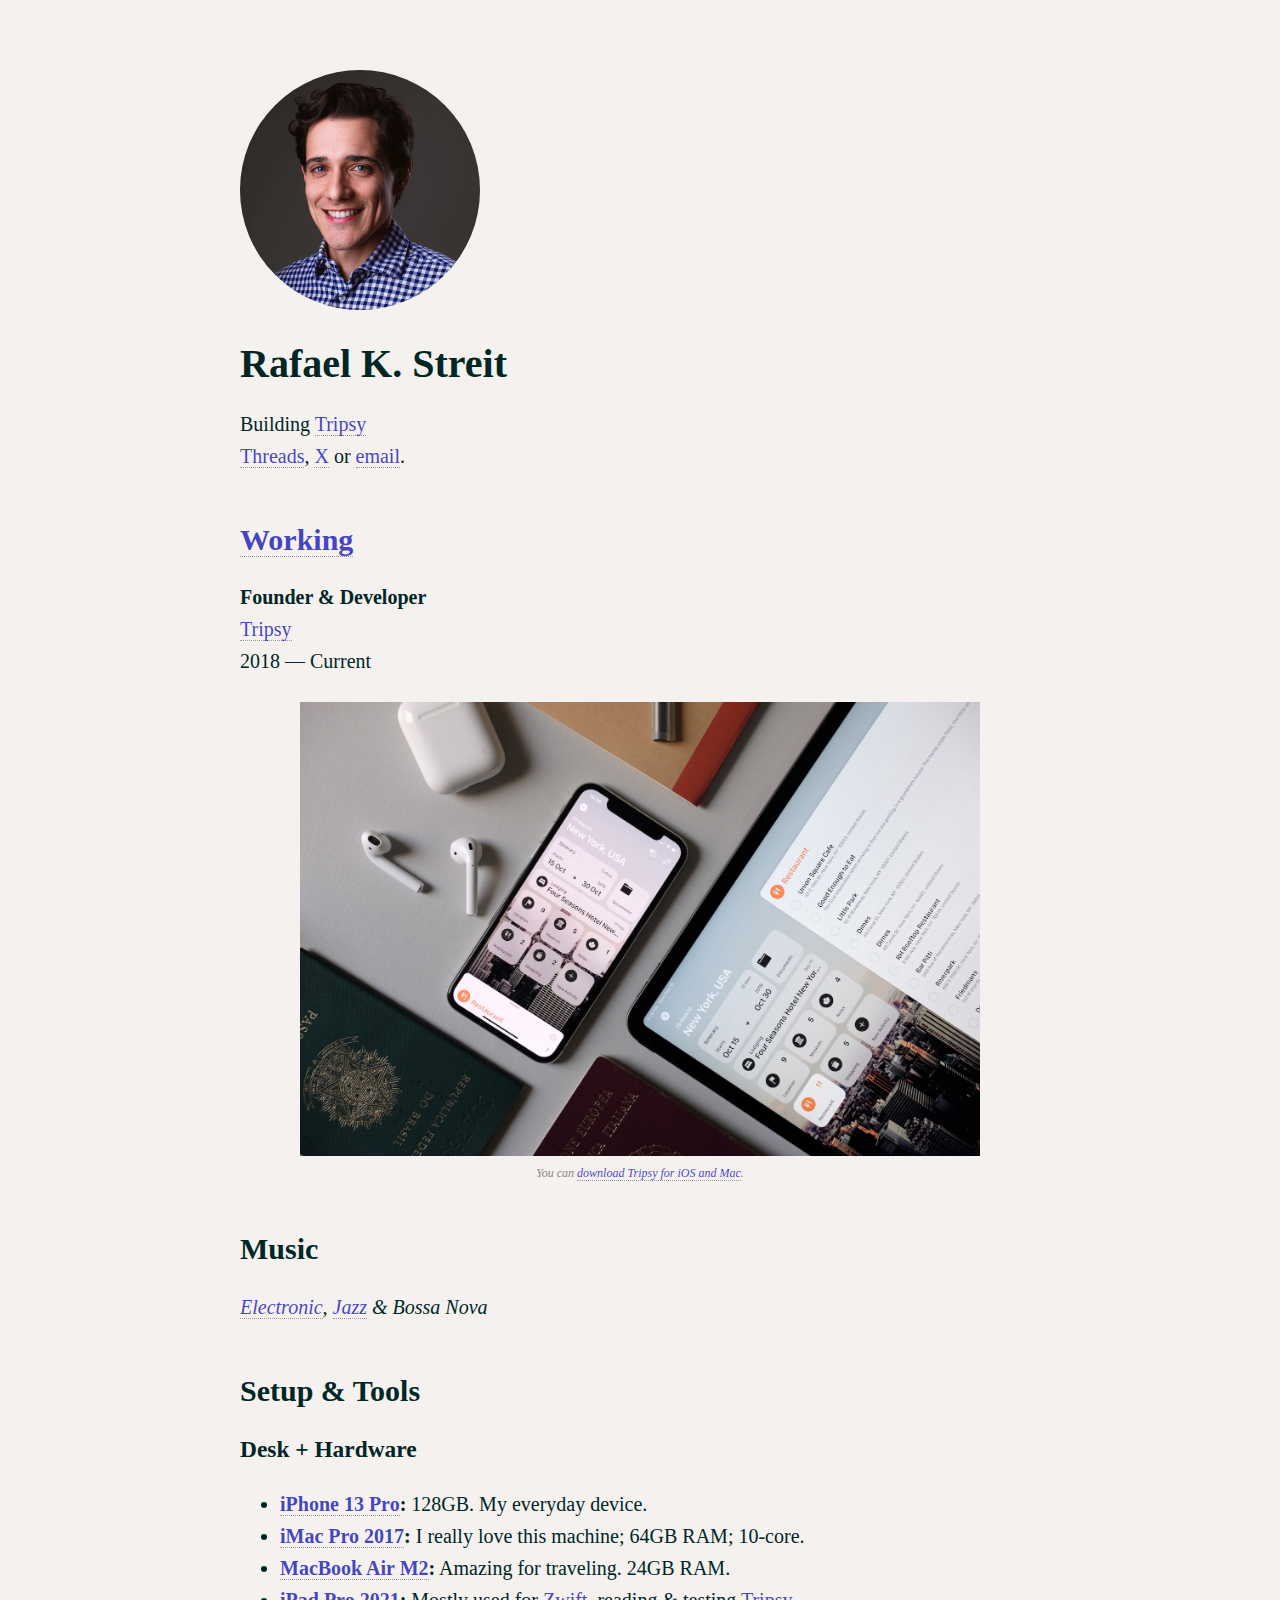
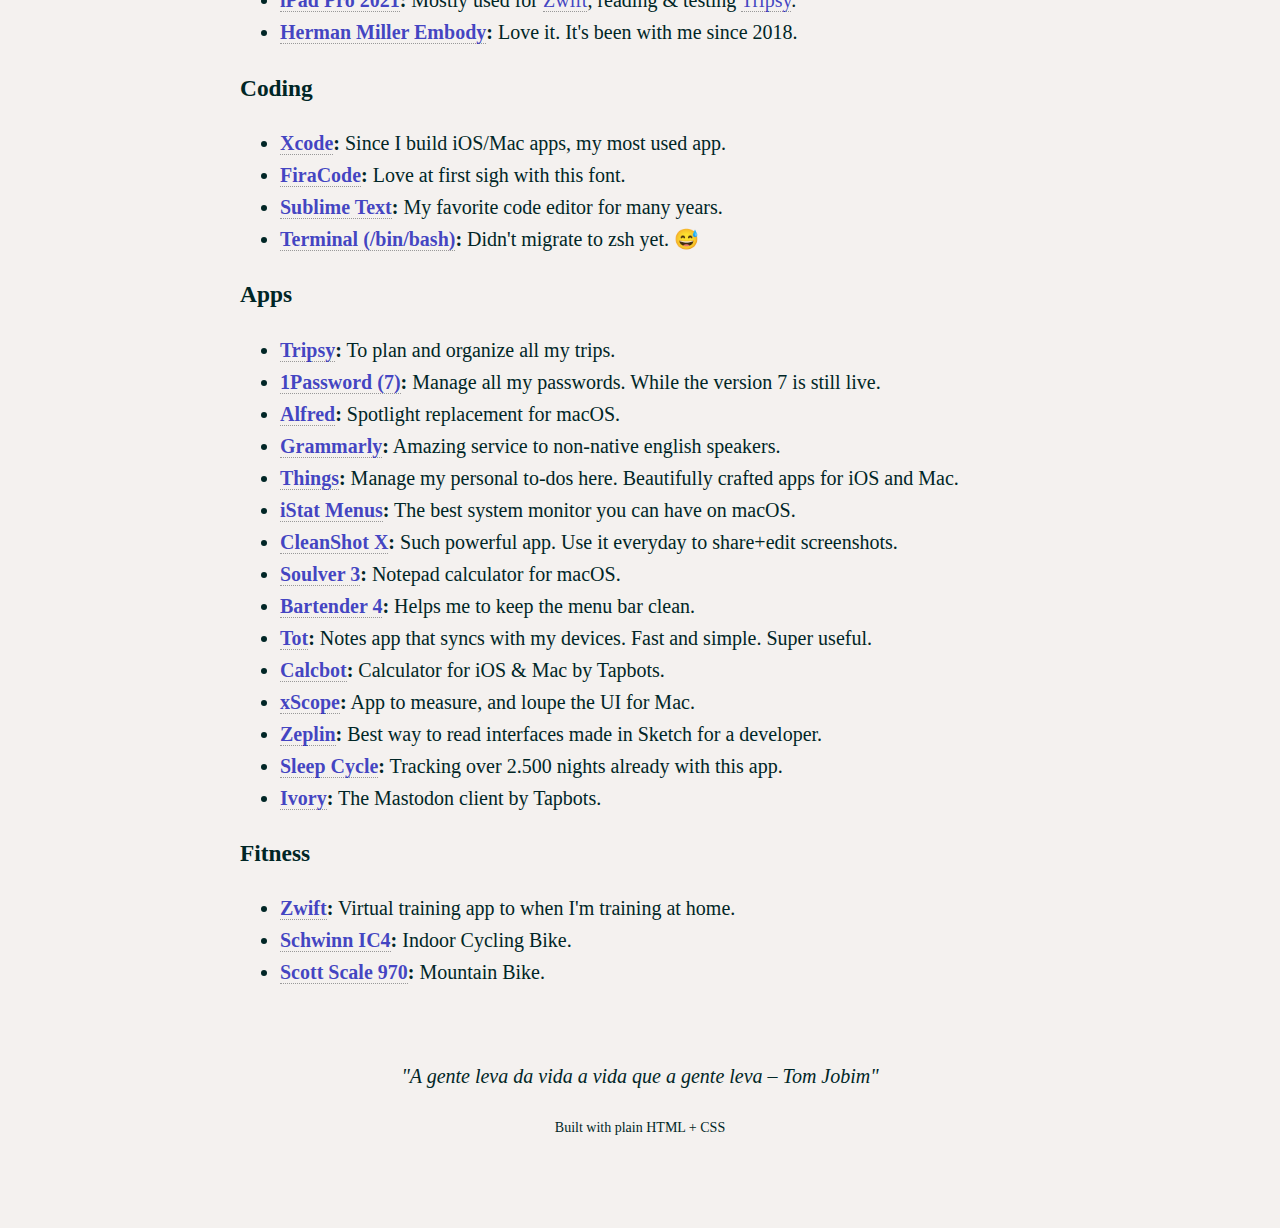
==== commit f832293e: "Color updates" ====
--- a/index.html
+++ b/index.html
@@ -18,18 +18,11 @@
       <h1>Rafael K. Streit</h1>
 
       <p>
-        Building <a href="https://tripsy.app" target="_blank">Tripsy</a>.<br />
-        Building apps @ <a href="https://expa.com" target="_blank">Expa</a>.<br />
-        You can connect with me over <a href="https://twitter.com/rafaelks">Twitter</a>, <a rel="me" href="https://mastodon.social/@rafaelks">Mastodon</a> or <a href="mailto:rafaelks@me.com">email</a>.
+        Building <a href="https://tripsy.app" target="_blank">Tripsy</a><br />
+        <a rel="me" href="https://threads.net/@rafaelks">Threads</a>, <a href="https://x.com/rafaelks">X</a> or <a href="mailto:rafael@rafaelks.com">email</a>.
       </p>
 
-      <h2 id="working"><a href="resume.html">👨‍🎨 Working</a></h2>
-
-      <p>
-        <b>Developer-in-Residence</b>
-        <br /><a href="https://expa.com" target="_blank">Expa</a>
-        <br />2021 — Current
-      </p>
+      <h2 id="working"><a href="resume.html">Working</a></h2>
 
       <p>
         <b>Founder & Developer</b>
@@ -42,11 +35,11 @@
         </div>
       </p>
 
-      <h2 id="music">🎶 Music</h2>
+      <h2 id="music">Music</h2>
 
       <p><i><a href="https://music.apple.com/br/playlist/do-not-disturb/pl.u-WMeZSv92kpM?l=en" target="_blank">Electronic</a>, <a href="https://music.apple.com/br/playlist/introspective/pl.u-2xGqtLA7bzP?l=en" target="_blank">Jazz</a> & Bossa Nova</i></p>
 
-      <h2 id="setup">🛠️ Setup & Tools</h2>
+      <h2 id="setup">Setup & Tools</h2>
 
       <h3>Desk + Hardware</h3>
       <ul>
@@ -93,6 +86,7 @@
 
       <br/ >
       <p align="center"><i>"A gente leva da vida a vida que a gente leva – Tom Jobim"</i></p>
+      <p align="center" class="small">Built with plain HTML + CSS</p>
     </div>
   </body>
 </html>
--- a/css/style.css
+++ b/css/style.css
@@ -1,13 +1,14 @@
 body {
   font-family: Georgia, Palatino, "Palatino Linotype", Times, "Times New Roman", serif;
-  font-size: 18px;
-  line-height: 26px;
-  color: #2e2c31;
+  font-size: 20px;
+  line-height: 32px;
+  color: #002626;
+  background-color: #f4f1ef;
 }
 
 h1, h2 {
   line-height: 35px;
-  color: #2e2c31;
+  color: #002626;
 }
 
 h2 {
@@ -15,13 +16,13 @@
 }
 
 a {
-  color: #3a579a;
+  color: #1315b6cc;
   text-decoration: none;
   border-bottom: 1px dotted #999;
 }
 
 a:hover {
-  color: #4026a6;
+  color: #0837e2a3;
 }
 
 .content {
@@ -55,8 +56,8 @@
 #avatar {
   object-fit: cover;
   border-radius:50%;
-  width: 160px;
-  height: 160px;
+  width: 240px;
+  height: 240px;
 }
 
 .image-info {
@@ -65,6 +66,9 @@
   color: #888;
 }
 
+.small {
+  font-size: 70%;
+}
 
 @media screen and (max-width: 500px) {
   body {
@@ -79,8 +83,8 @@
 
 @media (prefers-color-scheme: dark) {
   body {
-    color: #888;
-    background-color: #222;
+    color: #cacaca;
+    background-color: #111111;
   }
 
   h1, h2, h3, h4 {
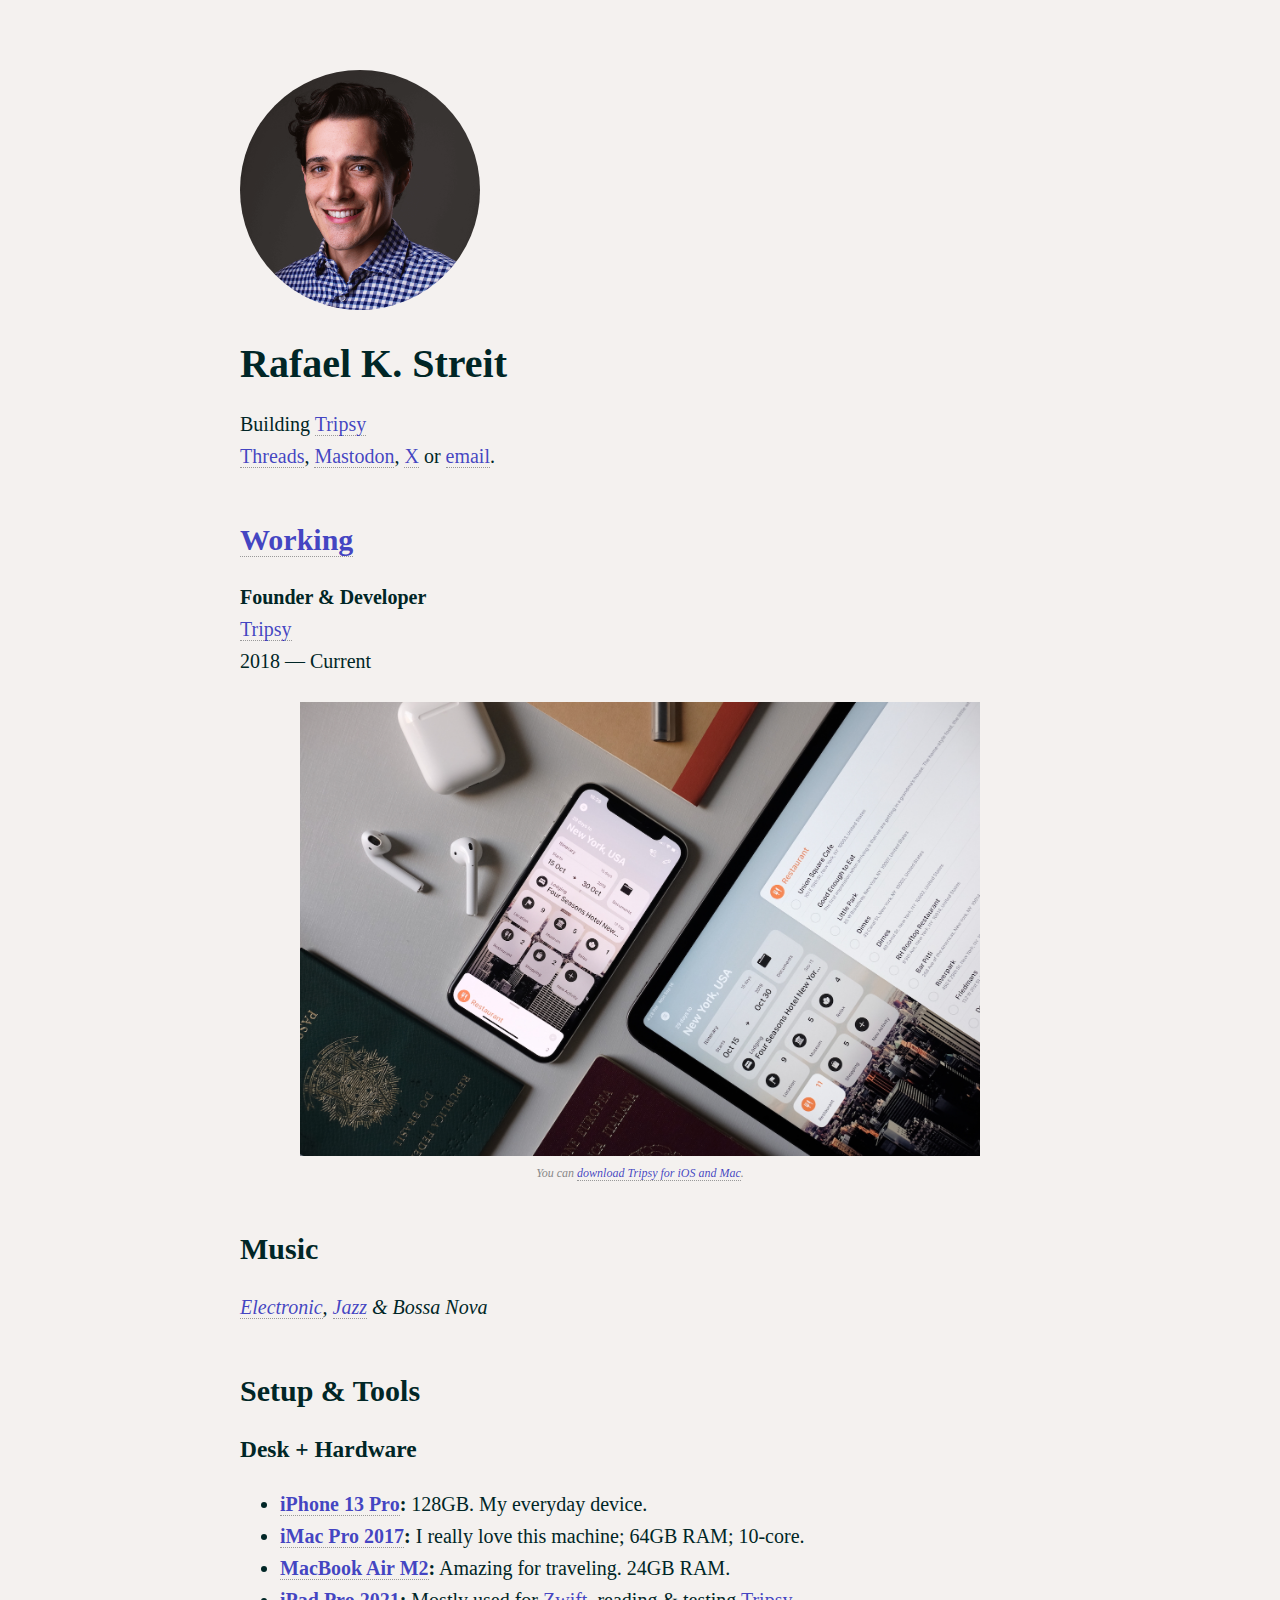
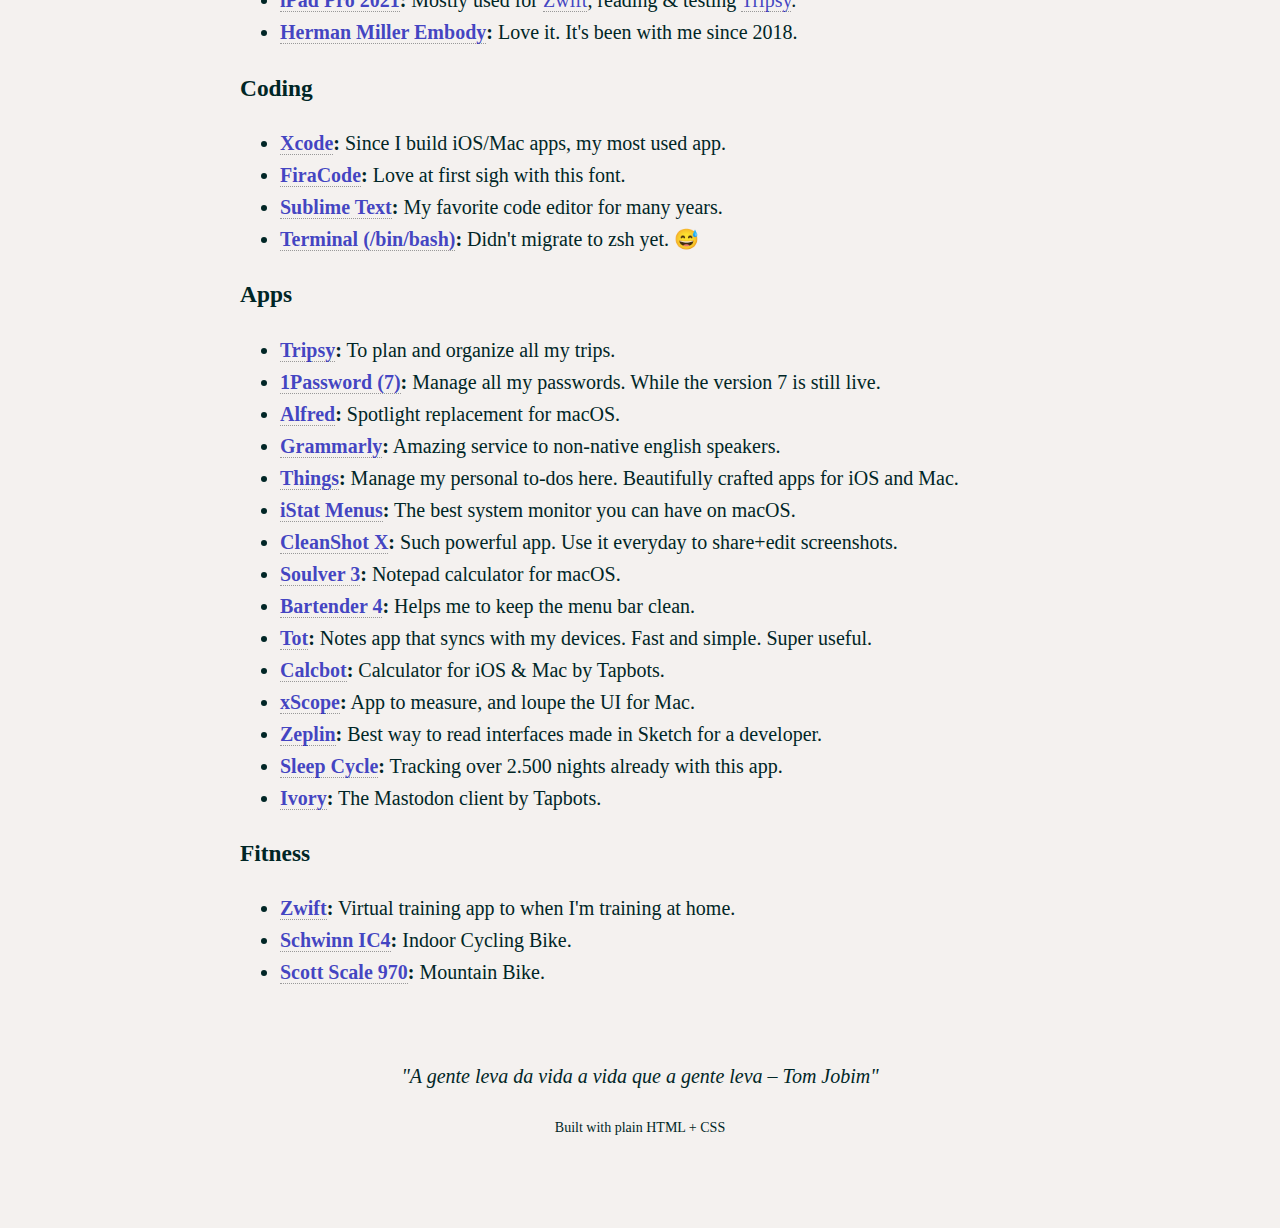
==== commit 19b5b982: "Add Mastodon link" ====
--- a/index.html
+++ b/index.html
@@ -19,7 +19,7 @@
 
       <p>
         Building <a href="https://tripsy.app" target="_blank">Tripsy</a><br />
-        <a rel="me" href="https://threads.net/@rafaelks">Threads</a>, <a href="https://x.com/rafaelks">X</a> or <a href="mailto:rafael@rafaelks.com">email</a>.
+        <a rel="me" href="https://threads.net/@rafaelks">Threads</a>, <a rel="me" href="https://mastodon.social/@rafaelks">Mastodon</a>, <a href="https://x.com/rafaelks">X</a> or <a href="mailto:rafael@rafaelks.com">email</a>.
       </p>
 
       <h2 id="working"><a href="resume.html">Working</a></h2>
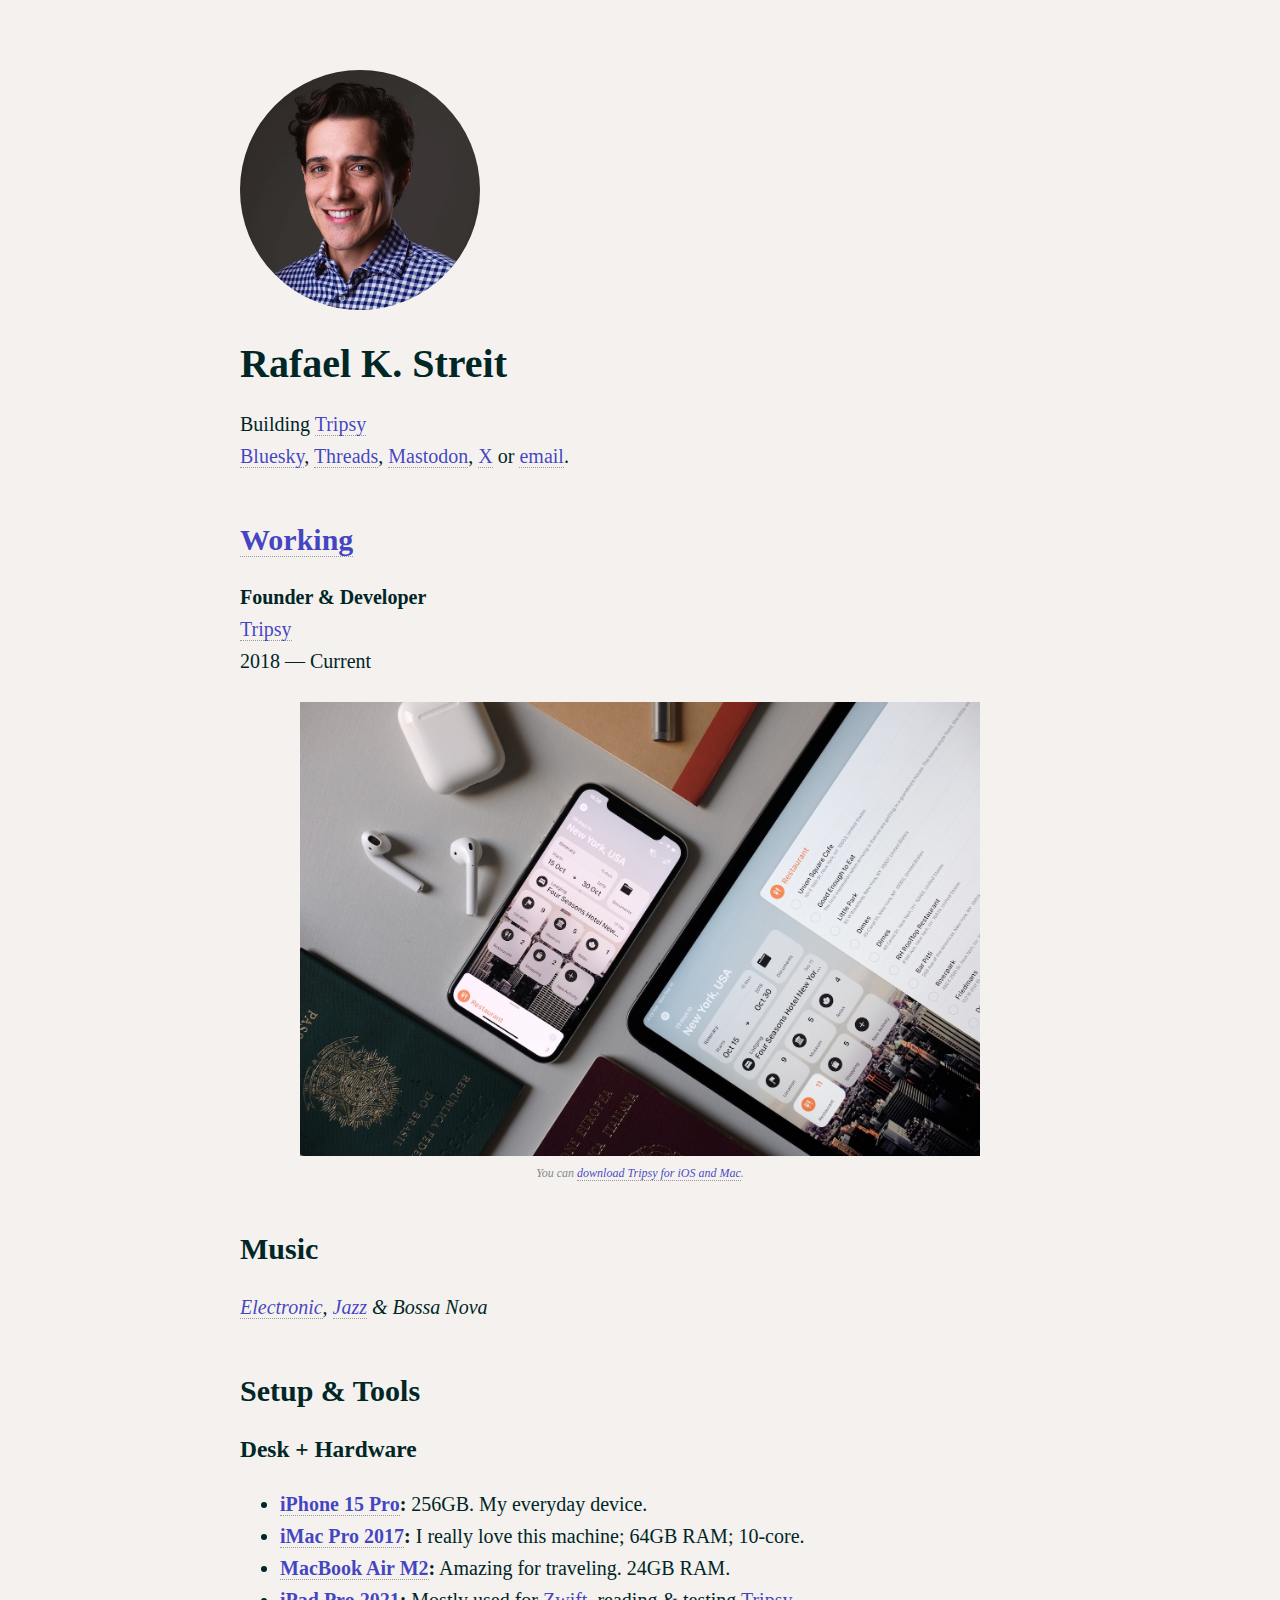
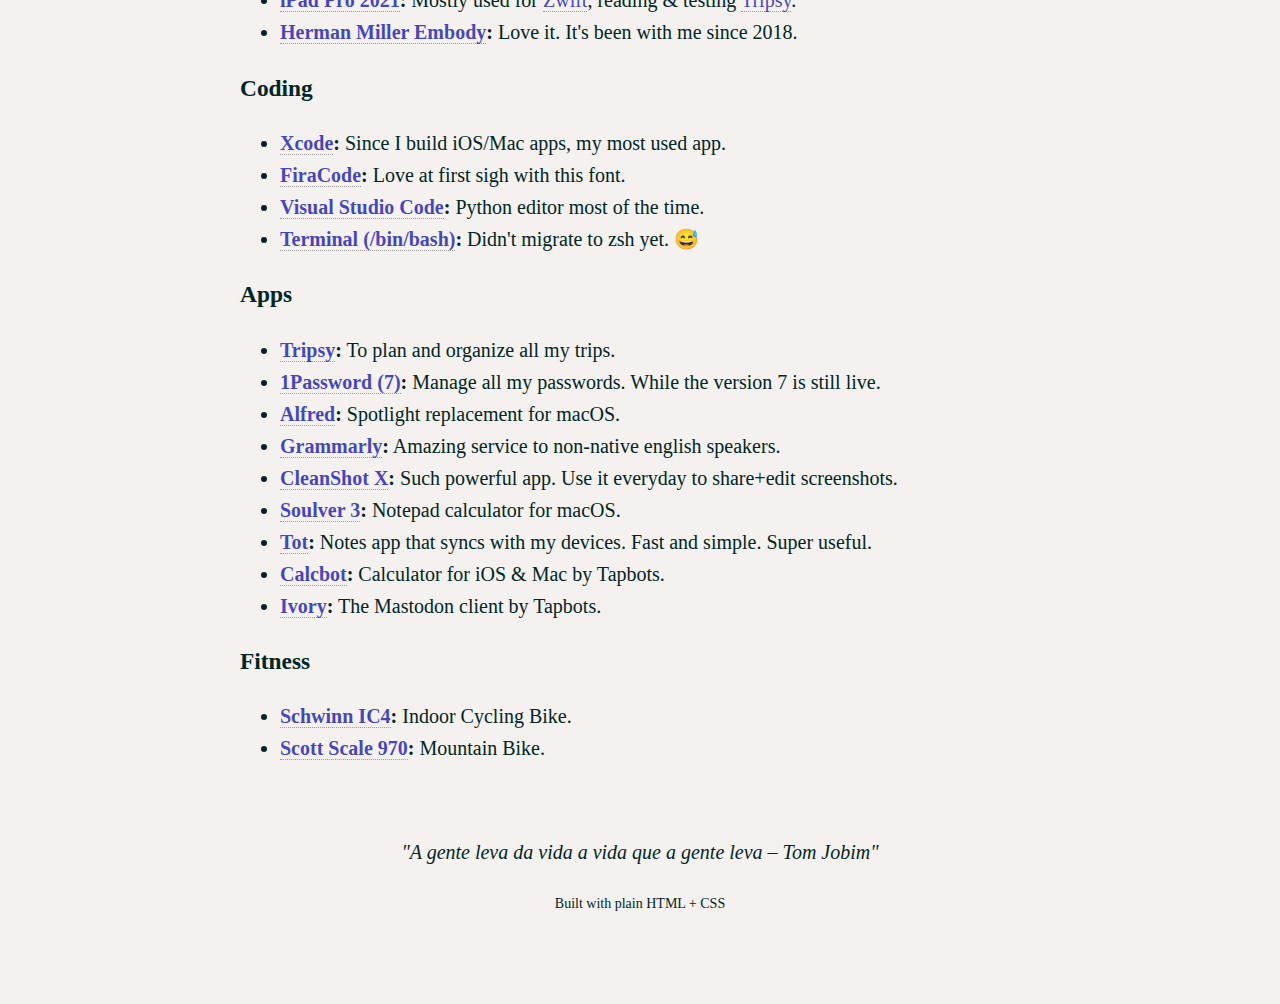
==== commit 84fe18c3: "Add bluesky link" ====
--- a/index.html
+++ b/index.html
@@ -19,7 +19,7 @@
 
       <p>
         Building <a href="https://tripsy.app" target="_blank">Tripsy</a><br />
-        <a rel="me" href="https://threads.net/@rafaelks">Threads</a>, <a rel="me" href="https://mastodon.social/@rafaelks">Mastodon</a>, <a href="https://x.com/rafaelks">X</a> or <a href="mailto:rafael@rafaelks.com">email</a>.
+        <a ref="me" href="https://bsky.app/profile/rafaelks.com" target="_blank">Bluesky</a>, <a rel="me" href="https://threads.net/@rafaelks">Threads</a>, <a rel="me" href="https://mastodon.social/@rafaelks">Mastodon</a>, <a href="https://x.com/rafaelks">X</a> or <a href="mailto:rafael@rafaelks.com">email</a>.
       </p>
 
       <h2 id="working"><a href="resume.html">Working</a></h2>
@@ -43,7 +43,7 @@
 
       <h3>Desk + Hardware</h3>
       <ul>
-        <li><b><a target="_blank" href="https://www.apple.com/iphone/">iPhone 13 Pro</a>:</b> 128GB. My everyday device.</li>
+        <li><b><a target="_blank" href="https://www.apple.com/iphone/">iPhone 15 Pro</a>:</b> 256GB. My everyday device.</li>
         <li><b><a target="_blank" href="https://support.apple.com/kb/SP771?viewlocale=en_US">iMac Pro 2017</a>:</b> I really love this machine; 64GB RAM; 10-core.</li>
         <li><b><a target="_blank" href="https://www.apple.com/macbook-air-m2/">MacBook Air M2</a>:</b> Amazing for traveling. 24GB RAM.</li>
         <li><b><a target="_blank" href="https://www.apple.com/ipad-pro/">iPad Pro 2021</a>:</b> Mostly used for <a target="_blank" href="https://us.zwift.com">Zwift</a>, reading & testing <a href="https://tripsy.app" target="_blank">Tripsy</a>.</li>
@@ -54,7 +54,7 @@
       <ul>
         <li><b><a target="_blank" href="https://developer.apple.com/xcode/">Xcode</a>:</b> Since I build iOS/Mac apps, my most used app.</li>
         <li><b><a target="_blank" href="https://github.com/tonsky/FiraCode">FiraCode</a>:</b> Love at first sigh with this font.</li>
-        <li><b><a target="_blank" href="https://www.sublimetext.com">Sublime Text</a>:</b> My favorite code editor for many years.</li>
+        <li><b><a target="_blank" href="https://code.visualstudio.com">Visual Studio Code</a>:</b> Python editor most of the time.</li>
         <li><b><a target="_blank" href="https://en.wikipedia.org/wiki/Bash">Terminal (/bin/bash)</a>:</b> Didn't migrate to zsh yet. 😅</li>
       </ul>
 
@@ -64,22 +64,15 @@
         <li><b><a target="_blank" href="https://1password.com/">1Password (7)</a>:</b> Manage all my passwords. While the version 7 is still live.</li>
         <li><b><a target="_blank" href="https://alfredapp.com/">Alfred</a>:</b> Spotlight replacement for macOS.</li>
         <li><b><a target="_blank" href="https://grammarly.com/">Grammarly</a>:</b> Amazing service to non-native english speakers.</li>
-        <li><b><a target="_blank" href="https://culturedcode.com/things/">Things</a>:</b> Manage my personal to-dos here. Beautifully crafted apps for iOS and Mac.</li>
-        <li><b><a target="_blank" href="https://bjango.com/mac/istatmenus/">iStat Menus</a>:</b> The best system monitor you can have on macOS.</li>
         <li><b><a target="_blank" href="https://cleanshot.com/">CleanShot X</a>:</b> Such powerful app. Use it everyday to share+edit screenshots.</li>
         <li><b><a target="_blank" href="https://soulver.app">Soulver 3</a>:</b> Notepad calculator for macOS.</li>
-        <li><b><a target="_blank" href="https://www.macbartender.com/Bartender4">Bartender 4</a>:</b> Helps me to keep the menu bar clean.</li>
         <li><b><a target="_blank" href="https://tot.rocks">Tot</a>:</b> Notes app that syncs with my devices. Fast and simple. Super useful.</li>
         <li><b><a target="_blank" href="https://tapbots.com/calcbot/">Calcbot</a>:</b> Calculator for iOS & Mac by Tapbots.</li>
-        <li><b><a target="_blank" href="https://xscopeapp.com">xScope</a>:</b> App to measure, and loupe the UI for Mac.</li>
-        <li><b><a target="_blank" href="https://zeplin.io">Zeplin</a>:</b> Best way to read interfaces made in Sketch for a developer.</li>
-        <li><b><a target="_blank" href="https://www.sleepcycle.com">Sleep Cycle</a>:</b> Tracking over 2.500 nights already with this app.</li>
         <li><b><a target="_blank" href="https://tapbots.com/ivory/">Ivory</a>:</b> The Mastodon client by Tapbots.</li>
       </ul>
 
       <h3>Fitness</h3>
       <ul>
-        <li><b><a target="_blank" href="https://us.zwift.com">Zwift</a>:</b> Virtual training app to when I'm training at home.</li>
         <li><b><a target="_blank" href="https://www.schwinnfitness.com/ic4/100873.html?cgidmaster=schwinn-indoor-cycling-compare">Schwinn IC4</a>:</b> Indoor Cycling Bike.</li>
         <li><b><a target="_blank" href="https://www.scott-sports.com/us/en/product/scott-scale-970-bike-yellow?article=286326010">Scott Scale 970</a>:</b> Mountain Bike.</li>
       </ul>
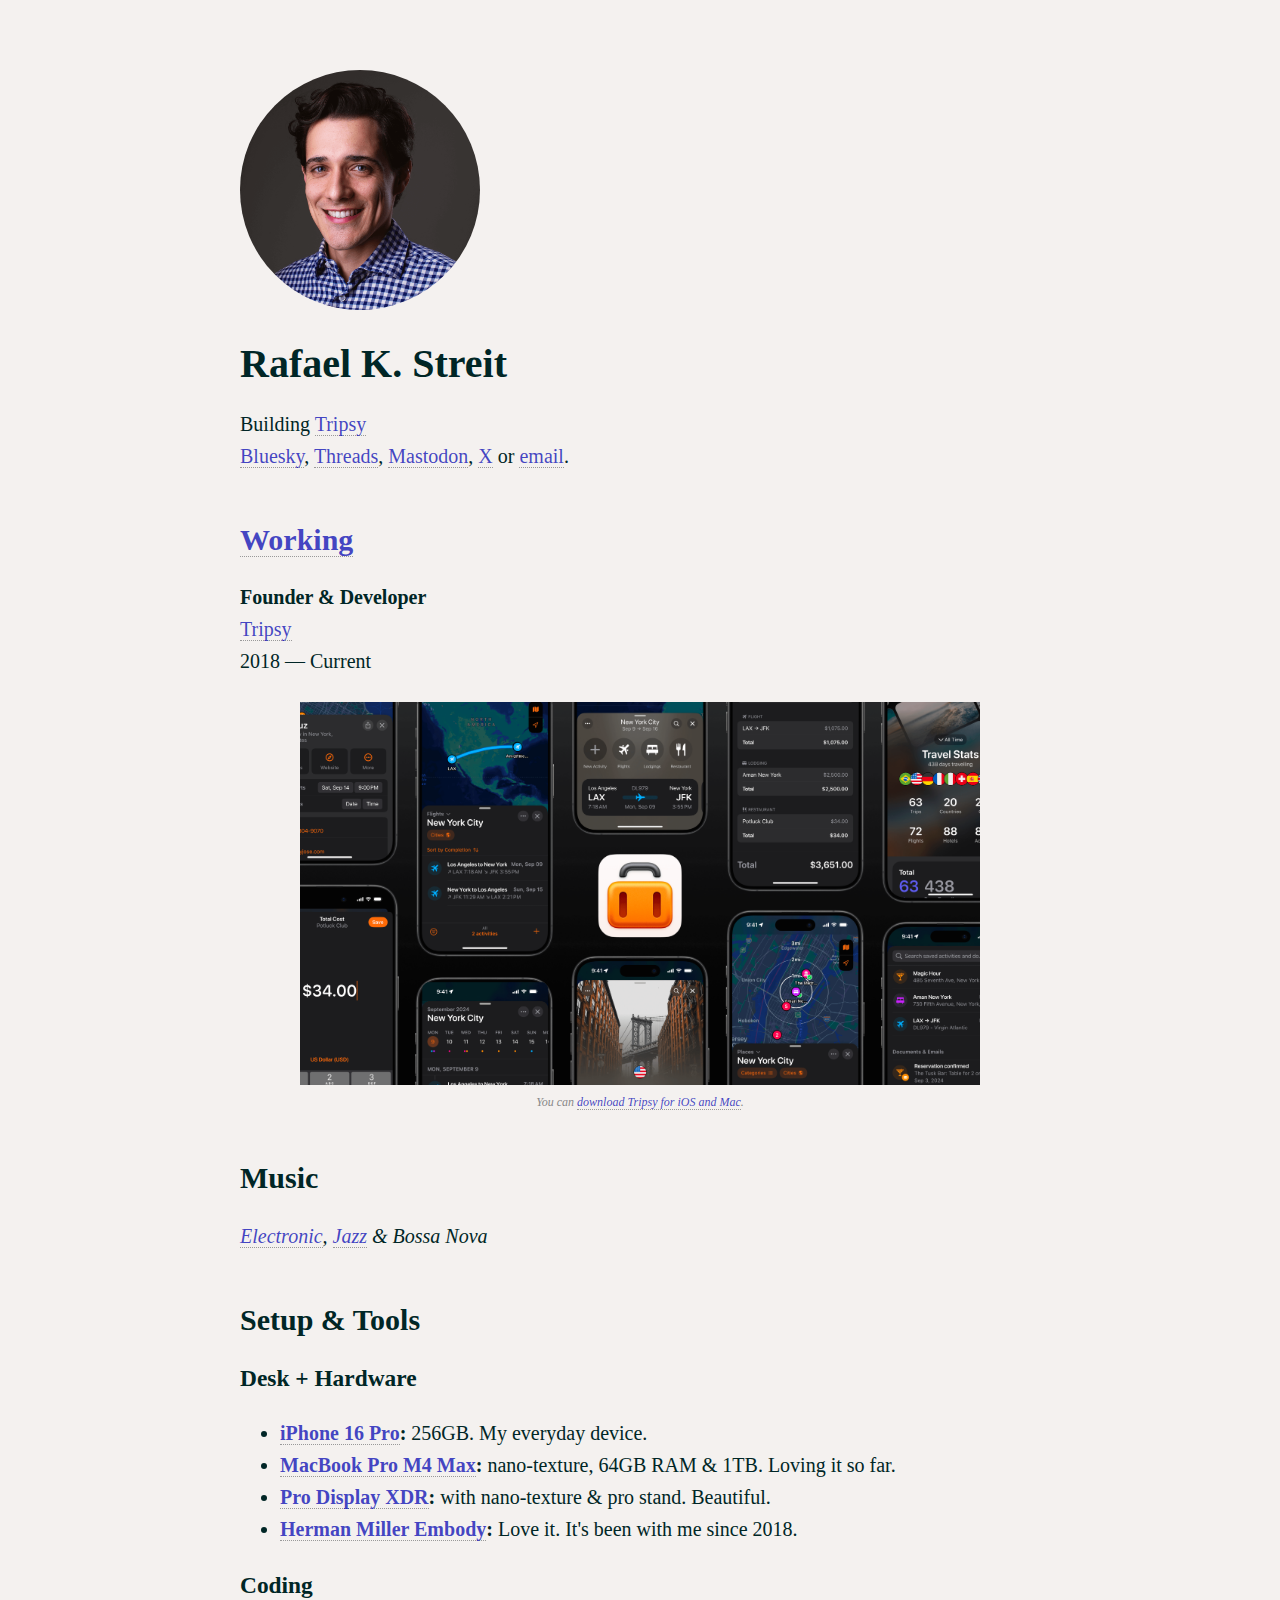
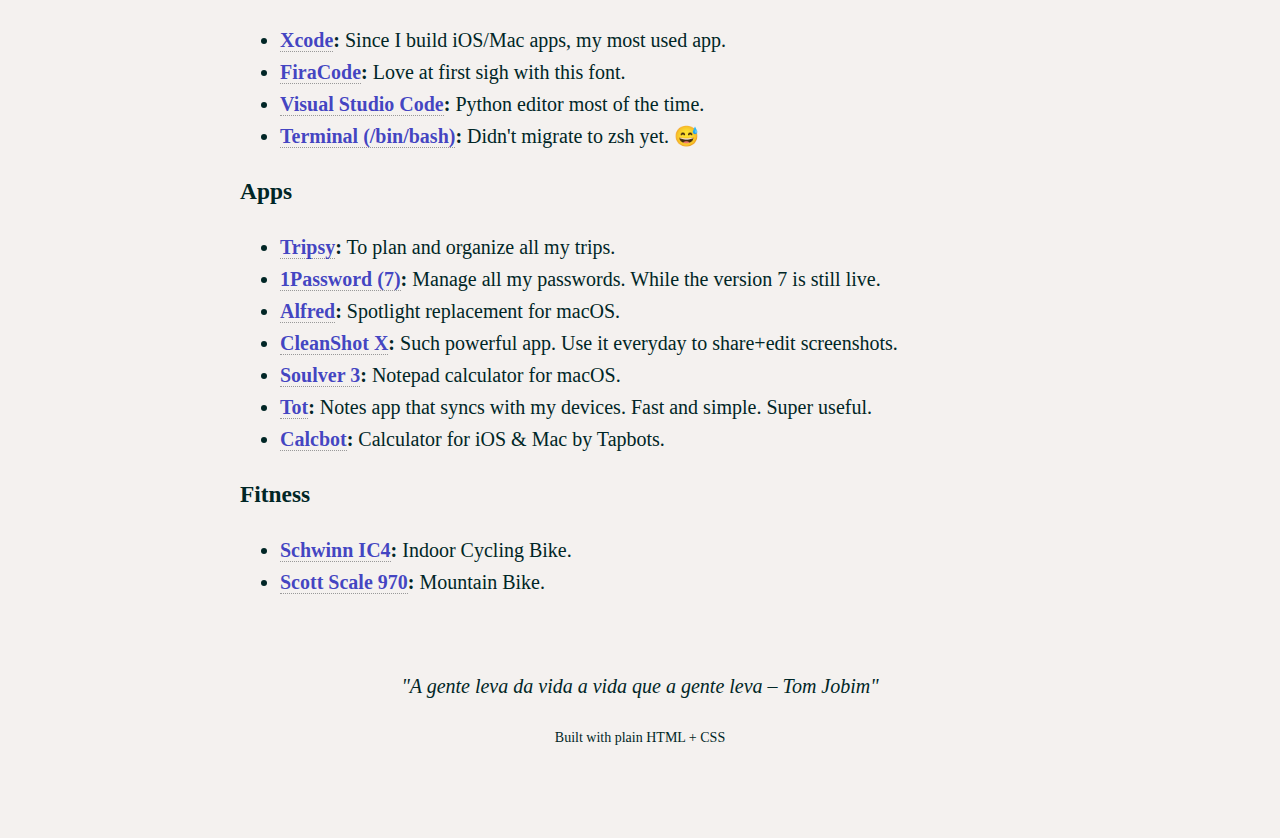
==== commit e39bd805: "Update Tripsy asset with v3 composition" ====
--- a/index.html
+++ b/index.html
@@ -30,7 +30,7 @@
         <br />2018 — Current
 
         <div class="content-image">
-          <img src="img/tripsy/composition.jpg" /><br />
+          <img src="img/tripsy/v3-composition.png" /><br />
           <span class="image-info">You can <a href="https://tripsy.app/download">download Tripsy for iOS and Mac</a>.</span>
         </div>
       </p>
@@ -43,10 +43,9 @@
 
       <h3>Desk + Hardware</h3>
       <ul>
-        <li><b><a target="_blank" href="https://www.apple.com/iphone/">iPhone 15 Pro</a>:</b> 256GB. My everyday device.</li>
-        <li><b><a target="_blank" href="https://support.apple.com/kb/SP771?viewlocale=en_US">iMac Pro 2017</a>:</b> I really love this machine; 64GB RAM; 10-core.</li>
-        <li><b><a target="_blank" href="https://www.apple.com/macbook-air-m2/">MacBook Air M2</a>:</b> Amazing for traveling. 24GB RAM.</li>
-        <li><b><a target="_blank" href="https://www.apple.com/ipad-pro/">iPad Pro 2021</a>:</b> Mostly used for <a target="_blank" href="https://us.zwift.com">Zwift</a>, reading & testing <a href="https://tripsy.app" target="_blank">Tripsy</a>.</li>
+        <li><b><a target="_blank" href="https://www.apple.com/iphone/">iPhone 16 Pro</a>:</b> 256GB. My everyday device.</li>
+        <li><b><a target="_blank" href="https://www.apple.com/macbook-pro/">MacBook Pro M4 Max</a>:</b> nano-texture, 64GB RAM & 1TB. Loving it so far.</li>
+        <li><b><a target="_blank" href="https://www.apple.com/shop/buy-mac/pro-display-xdr/nano-glass">Pro Display XDR</a>:</b> with nano-texture & pro stand. Beautiful.</li>
         <li><b><a target="_blank" href="https://www.hermanmiller.com/en_afr/products/seating/office-chairs/embody-chairs/">Herman Miller Embody</a>:</b> Love it. It's been with me since 2018.
       </ul>
 
@@ -63,12 +62,10 @@
         <li><b><a target="_blank" href="https://tripsy.app">Tripsy</a>:</b> To plan and organize all my trips.</li>
         <li><b><a target="_blank" href="https://1password.com/">1Password (7)</a>:</b> Manage all my passwords. While the version 7 is still live.</li>
         <li><b><a target="_blank" href="https://alfredapp.com/">Alfred</a>:</b> Spotlight replacement for macOS.</li>
-        <li><b><a target="_blank" href="https://grammarly.com/">Grammarly</a>:</b> Amazing service to non-native english speakers.</li>
         <li><b><a target="_blank" href="https://cleanshot.com/">CleanShot X</a>:</b> Such powerful app. Use it everyday to share+edit screenshots.</li>
         <li><b><a target="_blank" href="https://soulver.app">Soulver 3</a>:</b> Notepad calculator for macOS.</li>
         <li><b><a target="_blank" href="https://tot.rocks">Tot</a>:</b> Notes app that syncs with my devices. Fast and simple. Super useful.</li>
         <li><b><a target="_blank" href="https://tapbots.com/calcbot/">Calcbot</a>:</b> Calculator for iOS & Mac by Tapbots.</li>
-        <li><b><a target="_blank" href="https://tapbots.com/ivory/">Ivory</a>:</b> The Mastodon client by Tapbots.</li>
       </ul>
 
       <h3>Fitness</h3>
